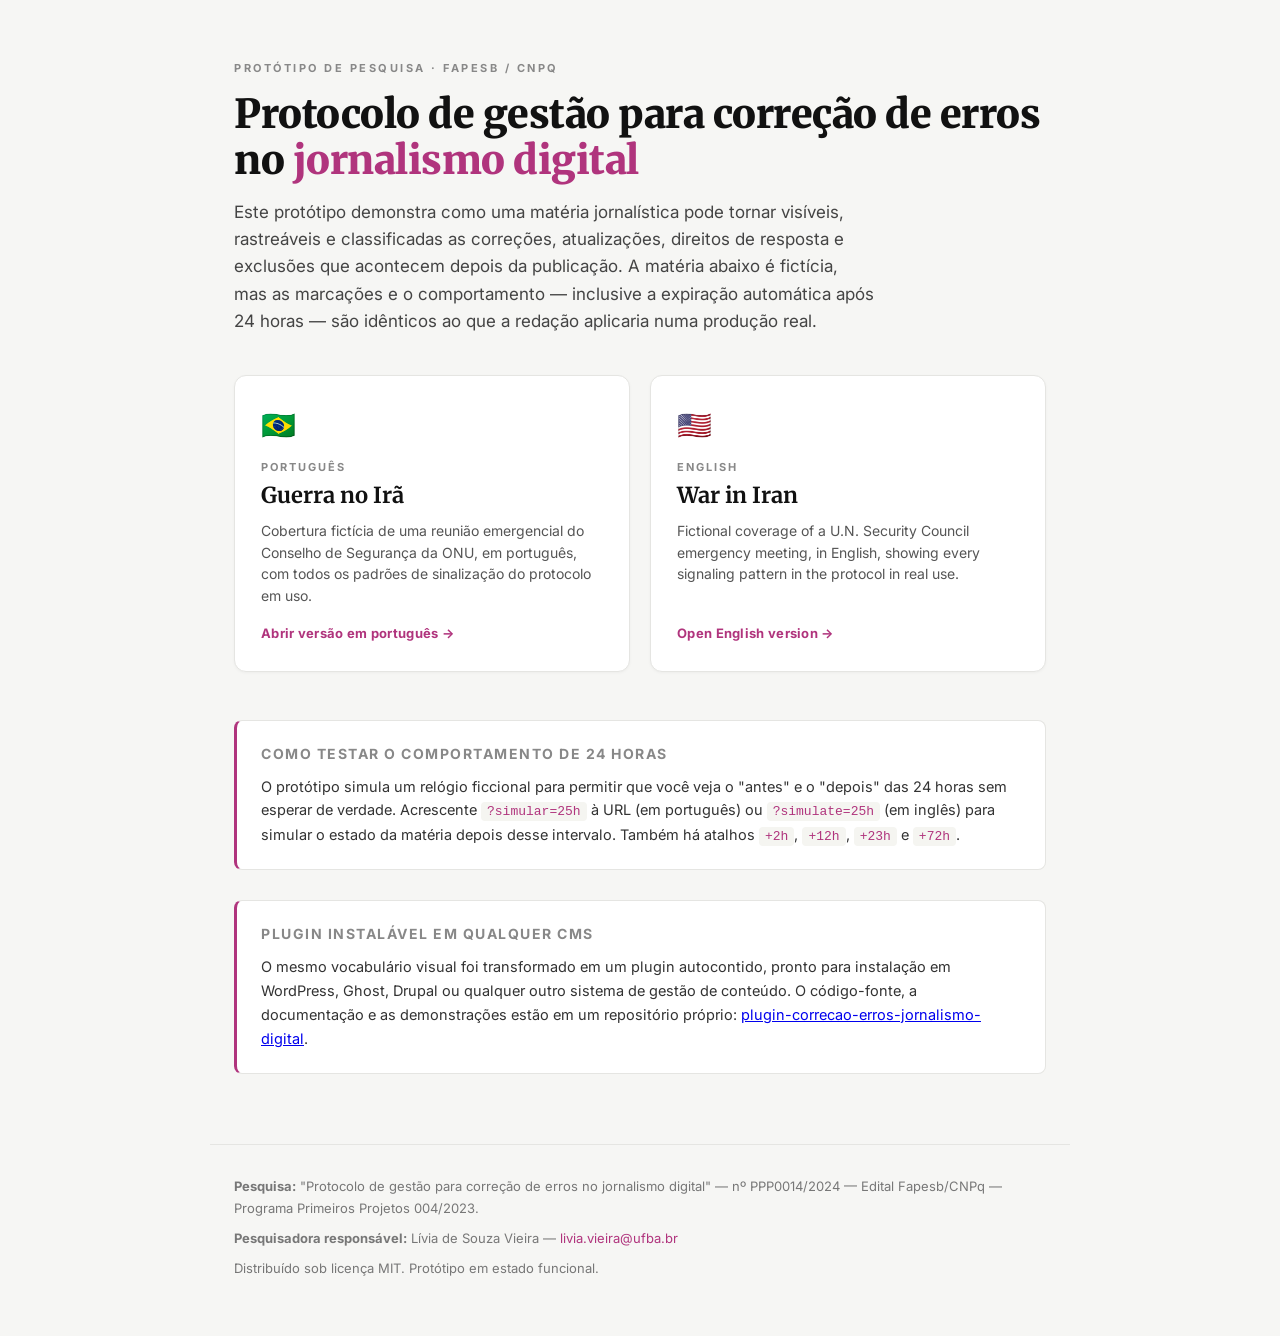
==== index.html @ 214a312b "Add files via upload" ====
<!DOCTYPE html>
<html lang="pt-BR">
<head>
<meta charset="UTF-8">
<meta name="viewport" content="width=device-width, initial-scale=1.0">
<title>Protótipo — Protocolo de gestão para correção de erros no jornalismo digital</title>
<link rel="preconnect" href="https://fonts.googleapis.com">
<link rel="preconnect" href="https://fonts.gstatic.com" crossorigin>
<link href="https://fonts.googleapis.com/css2?family=Inter:wght@400;500;600;700;800&family=Merriweather:wght@700;900&display=swap" rel="stylesheet">
<style>
  * { box-sizing: border-box; margin: 0; padding: 0; }
  body {
    font-family: 'Inter', -apple-system, system-ui, sans-serif;
    background: #f6f6f4;
    color: #1a1a1a;
    line-height: 1.55;
    -webkit-font-smoothing: antialiased;
    min-height: 100vh;
    display: flex;
    flex-direction: column;
  }
  .container {
    max-width: 860px;
    margin: 0 auto;
    padding: 60px 24px 40px;
    flex: 1;
    width: 100%;
  }
  .tag {
    font-size: 11px;
    letter-spacing: 2.5px;
    text-transform: uppercase;
    color: #888;
    margin-bottom: 14px;
    font-weight: 700;
  }
  h1 {
    font-family: 'Merriweather', serif;
    font-size: 40px;
    line-height: 1.15;
    font-weight: 900;
    letter-spacing: -0.5px;
    margin-bottom: 16px;
    color: #111;
  }
  h1 .accent { color: #b0347d; }
  .lead {
    font-size: 17px;
    color: #444;
    max-width: 640px;
    margin-bottom: 40px;
    line-height: 1.6;
  }
  .cards {
    display: grid;
    grid-template-columns: 1fr 1fr;
    gap: 20px;
    margin-bottom: 48px;
  }
  .card {
    background: white;
    border: 1px solid #e5e5e2;
    border-radius: 12px;
    padding: 28px 26px;
    text-decoration: none;
    color: inherit;
    transition: transform 0.15s, box-shadow 0.15s, border-color 0.15s;
    display: flex;
    flex-direction: column;
    box-shadow: 0 1px 3px rgba(0,0,0,0.04);
  }
  .card:hover {
    transform: translateY(-3px);
    border-color: #b0347d;
    box-shadow: 0 10px 30px rgba(0,0,0,0.09);
  }
  .card-flag {
    font-size: 28px;
    margin-bottom: 12px;
  }
  .card-lang {
    font-size: 11px;
    letter-spacing: 2px;
    text-transform: uppercase;
    color: #888;
    font-weight: 700;
    margin-bottom: 6px;
  }
  .card-title {
    font-family: 'Merriweather', serif;
    font-size: 22px;
    font-weight: 700;
    line-height: 1.25;
    margin-bottom: 10px;
    color: #111;
  }
  .card-desc {
    font-size: 14px;
    color: #555;
    line-height: 1.55;
    margin-bottom: 16px;
    flex: 1;
  }
  .card-cta {
    font-size: 13px;
    font-weight: 700;
    color: #b0347d;
    letter-spacing: 0.3px;
  }
  .card-cta::after {
    content: ' \2192';
  }
  .info {
    background: white;
    border: 1px solid #e5e5e2;
    border-left: 3px solid #b0347d;
    border-radius: 8px;
    padding: 22px 24px;
    margin-bottom: 30px;
  }
  .info h2 {
    font-size: 14px;
    letter-spacing: 1.5px;
    text-transform: uppercase;
    color: #888;
    font-weight: 700;
    margin-bottom: 10px;
  }
  .info p {
    font-size: 14.5px;
    color: #333;
    line-height: 1.65;
    margin-bottom: 8px;
  }
  .info p:last-child { margin-bottom: 0; }
  .info code {
    background: #f5f5f1;
    padding: 2px 6px;
    border-radius: 4px;
    font-size: 13px;
    font-family: 'JetBrains Mono', ui-monospace, monospace;
    color: #b0347d;
  }
  footer {
    max-width: 860px;
    margin: 0 auto;
    padding: 30px 24px 50px;
    width: 100%;
    border-top: 1px solid #e5e5e2;
    color: #777;
    font-size: 13px;
    line-height: 1.7;
  }
  footer p { margin-bottom: 8px; }
  footer a { color: #b0347d; text-decoration: none; }
  footer a:hover { text-decoration: underline; }
  @media (max-width: 600px) {
    h1 { font-size: 30px; }
    .lead { font-size: 15.5px; }
    .cards { grid-template-columns: 1fr; }
    .container { padding: 40px 20px 30px; }
  }
</style>
</head>
<body>

<main class="container">
  <div class="tag">Protótipo de pesquisa · Fapesb / CNPq</div>

  <h1>Protocolo de gestão para correção de erros no <span class="accent">jornalismo digital</span></h1>

  <p class="lead">
    Este protótipo demonstra como uma matéria jornalística pode tornar visíveis, rastreáveis e classificadas as correções, atualizações, direitos de resposta e exclusões que acontecem depois da publicação. A matéria abaixo é fictícia, mas as marcações e o comportamento — inclusive a expiração automática após 24 horas — são idênticos ao que a redação aplicaria numa produção real.
  </p>

  <div class="cards">
    <a class="card" href="pt/">
      <div class="card-flag">🇧🇷</div>
      <div class="card-lang">Português</div>
      <div class="card-title">Guerra no Irã</div>
      <div class="card-desc">Cobertura fictícia de uma reunião emergencial do Conselho de Segurança da ONU, em português, com todos os padrões de sinalização do protocolo em uso.</div>
      <div class="card-cta">Abrir versão em português</div>
    </a>

    <a class="card" href="en/">
      <div class="card-flag">🇺🇸</div>
      <div class="card-lang">English</div>
      <div class="card-title">War in Iran</div>
      <div class="card-desc">Fictional coverage of a U.N. Security Council emergency meeting, in English, showing every signaling pattern in the protocol in real use.</div>
      <div class="card-cta">Open English version</div>
    </a>
  </div>

  <div class="info">
    <h2>Como testar o comportamento de 24 horas</h2>
    <p>O protótipo simula um relógio ficcional para permitir que você veja o "antes" e o "depois" das 24 horas sem esperar de verdade. Acrescente <code>?simular=25h</code> à URL (em português) ou <code>?simulate=25h</code> (em inglês) para simular o estado da matéria depois desse intervalo. Também há atalhos <code>+2h</code>, <code>+12h</code>, <code>+23h</code> e <code>+72h</code>.</p>
  </div>

  <div class="info">
    <h2>Plugin instalável em qualquer CMS</h2>
    <p>O mesmo vocabulário visual foi transformado em um plugin autocontido, pronto para instalação em WordPress, Ghost, Drupal ou qualquer outro sistema de gestão de conteúdo. O código-fonte, a documentação e as demonstrações estão em um repositório próprio: <a href="https://github.com/liviasouzavieira/plugin-correcao-erros-jornalismo-digital">plugin-correcao-erros-jornalismo-digital</a>.</p>
  </div>
</main>

<footer>
  <p><strong>Pesquisa:</strong> "Protocolo de gestão para correção de erros no jornalismo digital" &mdash; nº PPP0014/2024 &mdash; Edital Fapesb/CNPq &mdash; Programa Primeiros Projetos 004/2023.</p>
  <p><strong>Pesquisadora responsável:</strong> Lívia de Souza Vieira &mdash; <a href="mailto:livia.vieira@ufba.br">livia.vieira@ufba.br</a></p>
  <p>Distribuído sob licença MIT. Protótipo em estado funcional.</p>
</footer>

</body>
</html>
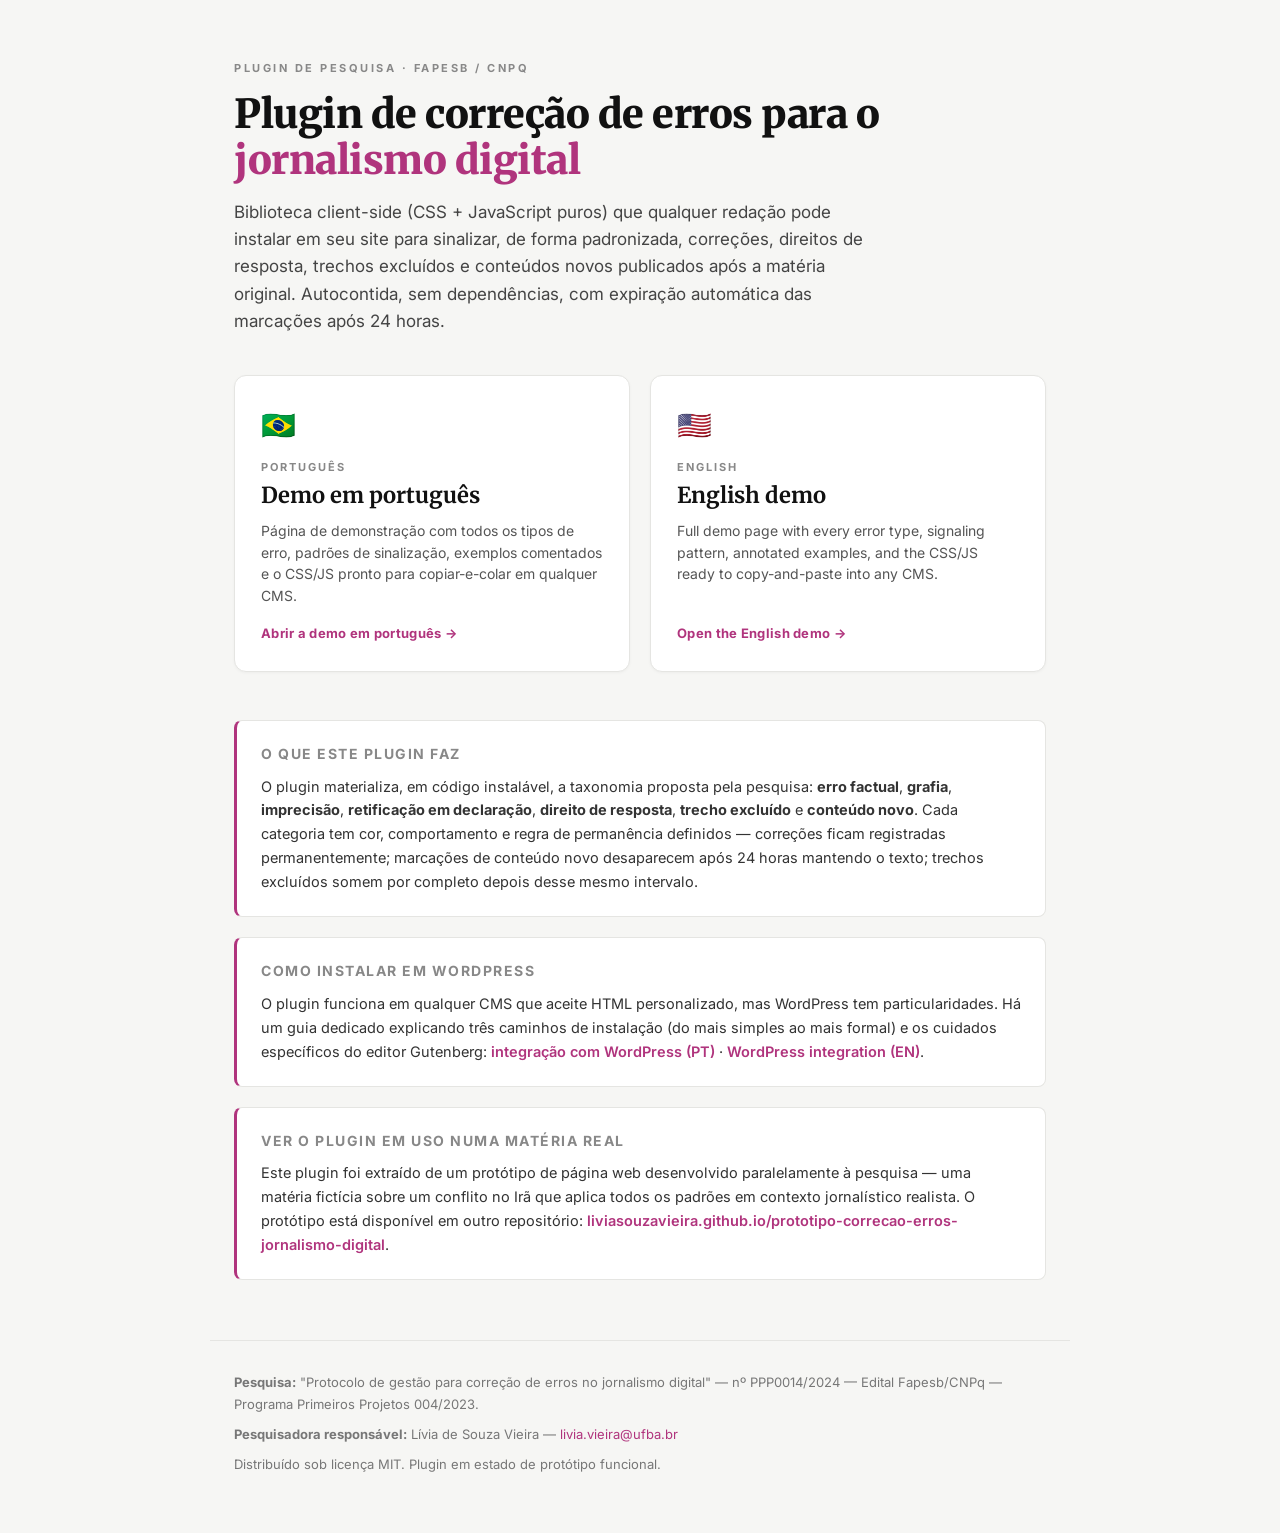
==== commit 127c2bf9: "Adiciona splash page bilíngue (PT/EN)" ====
--- a/index.html
+++ b/index.html
@@ -3,7 +3,7 @@
 <head>
 <meta charset="UTF-8">
 <meta name="viewport" content="width=device-width, initial-scale=1.0">
-<title>Protótipo — Protocolo de gestão para correção de erros no jornalismo digital</title>
+<title>Plugin de Correção de Erros — Protocolo de gestão para jornalismo digital</title>
 <link rel="preconnect" href="https://fonts.googleapis.com">
 <link rel="preconnect" href="https://fonts.gstatic.com" crossorigin>
 <link href="https://fonts.googleapis.com/css2?family=Inter:wght@400;500;600;700;800&family=Merriweather:wght@700;900&display=swap" rel="stylesheet">
@@ -116,7 +116,7 @@
     border-left: 3px solid #b0347d;
     border-radius: 8px;
     padding: 22px 24px;
-    margin-bottom: 30px;
+    margin-bottom: 20px;
   }
   .info h2 {
     font-size: 14px;
@@ -141,6 +141,8 @@
     font-family: 'JetBrains Mono', ui-monospace, monospace;
     color: #b0347d;
   }
+  .info a { color: #b0347d; text-decoration: none; font-weight: 600; }
+  .info a:hover { text-decoration: underline; }
   footer {
     max-width: 860px;
     margin: 0 auto;
@@ -165,47 +167,52 @@
 <body>
 
 <main class="container">
-  <div class="tag">Protótipo de pesquisa · Fapesb / CNPq</div>
-
-  <h1>Protocolo de gestão para correção de erros no <span class="accent">jornalismo digital</span></h1>
+  <div class="tag">Plugin de pesquisa · Fapesb / CNPq</div>
+
+  <h1>Plugin de correção de erros para o <span class="accent">jornalismo digital</span></h1>
 
   <p class="lead">
-    Este protótipo demonstra como uma matéria jornalística pode tornar visíveis, rastreáveis e classificadas as correções, atualizações, direitos de resposta e exclusões que acontecem depois da publicação. A matéria abaixo é fictícia, mas as marcações e o comportamento — inclusive a expiração automática após 24 horas — são idênticos ao que a redação aplicaria numa produção real.
+    Biblioteca client-side (CSS + JavaScript puros) que qualquer redação pode instalar em seu site para sinalizar, de forma padronizada, correções, direitos de resposta, trechos excluídos e conteúdos novos publicados após a matéria original. Autocontida, sem dependências, com expiração automática das marcações após 24 horas.
   </p>
 
   <div class="cards">
-    <a class="card" href="pt/">
+    <a class="card" href="pt/demo.html">
       <div class="card-flag">🇧🇷</div>
       <div class="card-lang">Português</div>
-      <div class="card-title">Guerra no Irã</div>
-      <div class="card-desc">Cobertura fictícia de uma reunião emergencial do Conselho de Segurança da ONU, em português, com todos os padrões de sinalização do protocolo em uso.</div>
-      <div class="card-cta">Abrir versão em português</div>
+      <div class="card-title">Demo em português</div>
+      <div class="card-desc">Página de demonstração com todos os tipos de erro, padrões de sinalização, exemplos comentados e o CSS/JS pronto para copiar-e-colar em qualquer CMS.</div>
+      <div class="card-cta">Abrir a demo em português</div>
     </a>
 
-    <a class="card" href="en/">
+    <a class="card" href="en/demo.html">
       <div class="card-flag">🇺🇸</div>
       <div class="card-lang">English</div>
-      <div class="card-title">War in Iran</div>
-      <div class="card-desc">Fictional coverage of a U.N. Security Council emergency meeting, in English, showing every signaling pattern in the protocol in real use.</div>
-      <div class="card-cta">Open English version</div>
+      <div class="card-title">English demo</div>
+      <div class="card-desc">Full demo page with every error type, signaling pattern, annotated examples, and the CSS/JS ready to copy-and-paste into any CMS.</div>
+      <div class="card-cta">Open the English demo</div>
     </a>
   </div>
 
   <div class="info">
-    <h2>Como testar o comportamento de 24 horas</h2>
-    <p>O protótipo simula um relógio ficcional para permitir que você veja o "antes" e o "depois" das 24 horas sem esperar de verdade. Acrescente <code>?simular=25h</code> à URL (em português) ou <code>?simulate=25h</code> (em inglês) para simular o estado da matéria depois desse intervalo. Também há atalhos <code>+2h</code>, <code>+12h</code>, <code>+23h</code> e <code>+72h</code>.</p>
+    <h2>O que este plugin faz</h2>
+    <p>O plugin materializa, em código instalável, a taxonomia proposta pela pesquisa: <strong>erro factual</strong>, <strong>grafia</strong>, <strong>imprecisão</strong>, <strong>retificação em declaração</strong>, <strong>direito de resposta</strong>, <strong>trecho excluído</strong> e <strong>conteúdo novo</strong>. Cada categoria tem cor, comportamento e regra de permanência definidos &mdash; correções ficam registradas permanentemente; marcações de conteúdo novo desaparecem após 24 horas mantendo o texto; trechos excluídos somem por completo depois desse mesmo intervalo.</p>
   </div>
 
   <div class="info">
-    <h2>Plugin instalável em qualquer CMS</h2>
-    <p>O mesmo vocabulário visual foi transformado em um plugin autocontido, pronto para instalação em WordPress, Ghost, Drupal ou qualquer outro sistema de gestão de conteúdo. O código-fonte, a documentação e as demonstrações estão em um repositório próprio: <a href="https://github.com/liviasouzavieira/plugin-correcao-erros-jornalismo-digital">plugin-correcao-erros-jornalismo-digital</a>.</p>
+    <h2>Como instalar em WordPress</h2>
+    <p>O plugin funciona em qualquer CMS que aceite HTML personalizado, mas WordPress tem particularidades. Há um guia dedicado explicando três caminhos de instalação (do mais simples ao mais formal) e os cuidados específicos do editor Gutenberg: <a href="docs/integracao-wordpress.md">integração com WordPress (PT)</a> · <a href="docs/wordpress-integration.md">WordPress integration (EN)</a>.</p>
+  </div>
+
+  <div class="info">
+    <h2>Ver o plugin em uso numa matéria real</h2>
+    <p>Este plugin foi extraído de um protótipo de página web desenvolvido paralelamente à pesquisa &mdash; uma matéria fictícia sobre um conflito no Irã que aplica todos os padrões em contexto jornalístico realista. O protótipo está disponível em outro repositório: <a href="https://liviasouzavieira.github.io/prototipo-correcao-erros-jornalismo-digital/">liviasouzavieira.github.io/prototipo-correcao-erros-jornalismo-digital</a>.</p>
   </div>
 </main>
 
 <footer>
   <p><strong>Pesquisa:</strong> "Protocolo de gestão para correção de erros no jornalismo digital" &mdash; nº PPP0014/2024 &mdash; Edital Fapesb/CNPq &mdash; Programa Primeiros Projetos 004/2023.</p>
   <p><strong>Pesquisadora responsável:</strong> Lívia de Souza Vieira &mdash; <a href="mailto:livia.vieira@ufba.br">livia.vieira@ufba.br</a></p>
-  <p>Distribuído sob licença MIT. Protótipo em estado funcional.</p>
+  <p>Distribuído sob licença MIT. Plugin em estado de protótipo funcional.</p>
 </footer>
 
 </body>
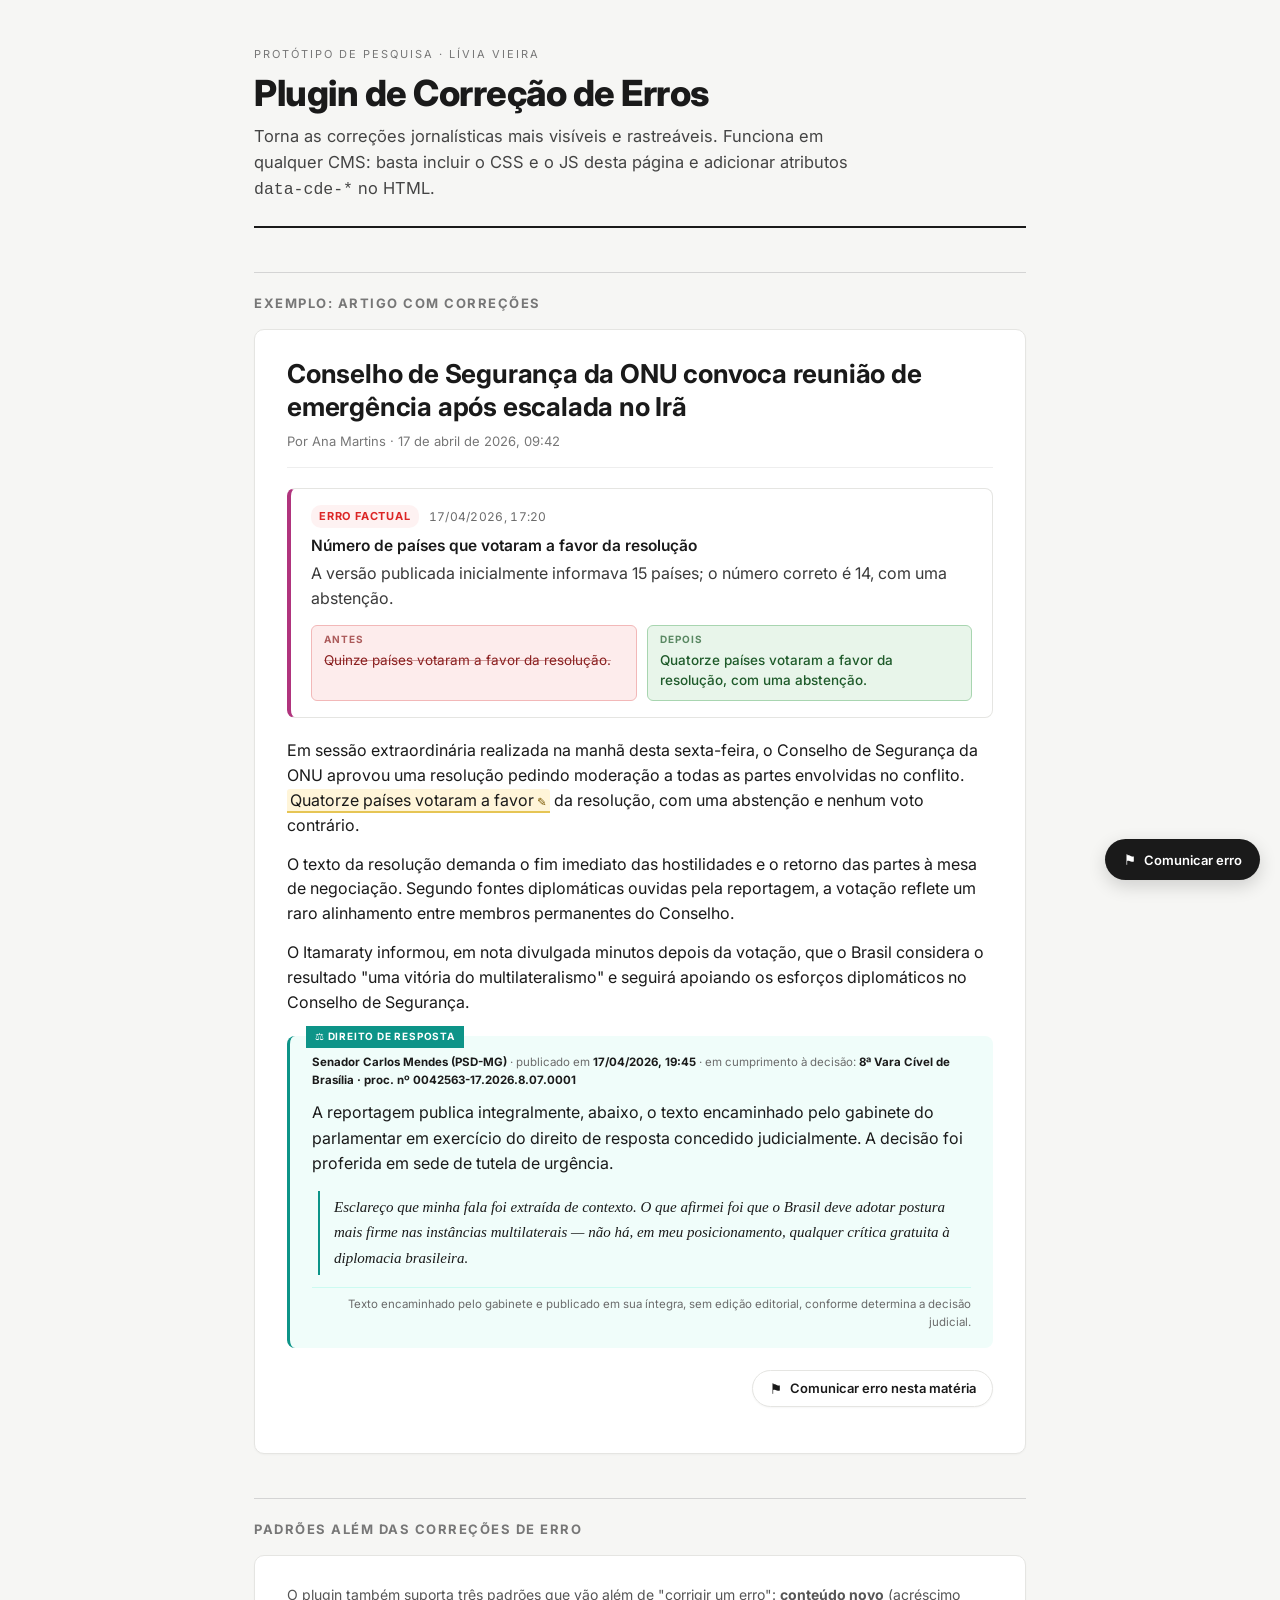
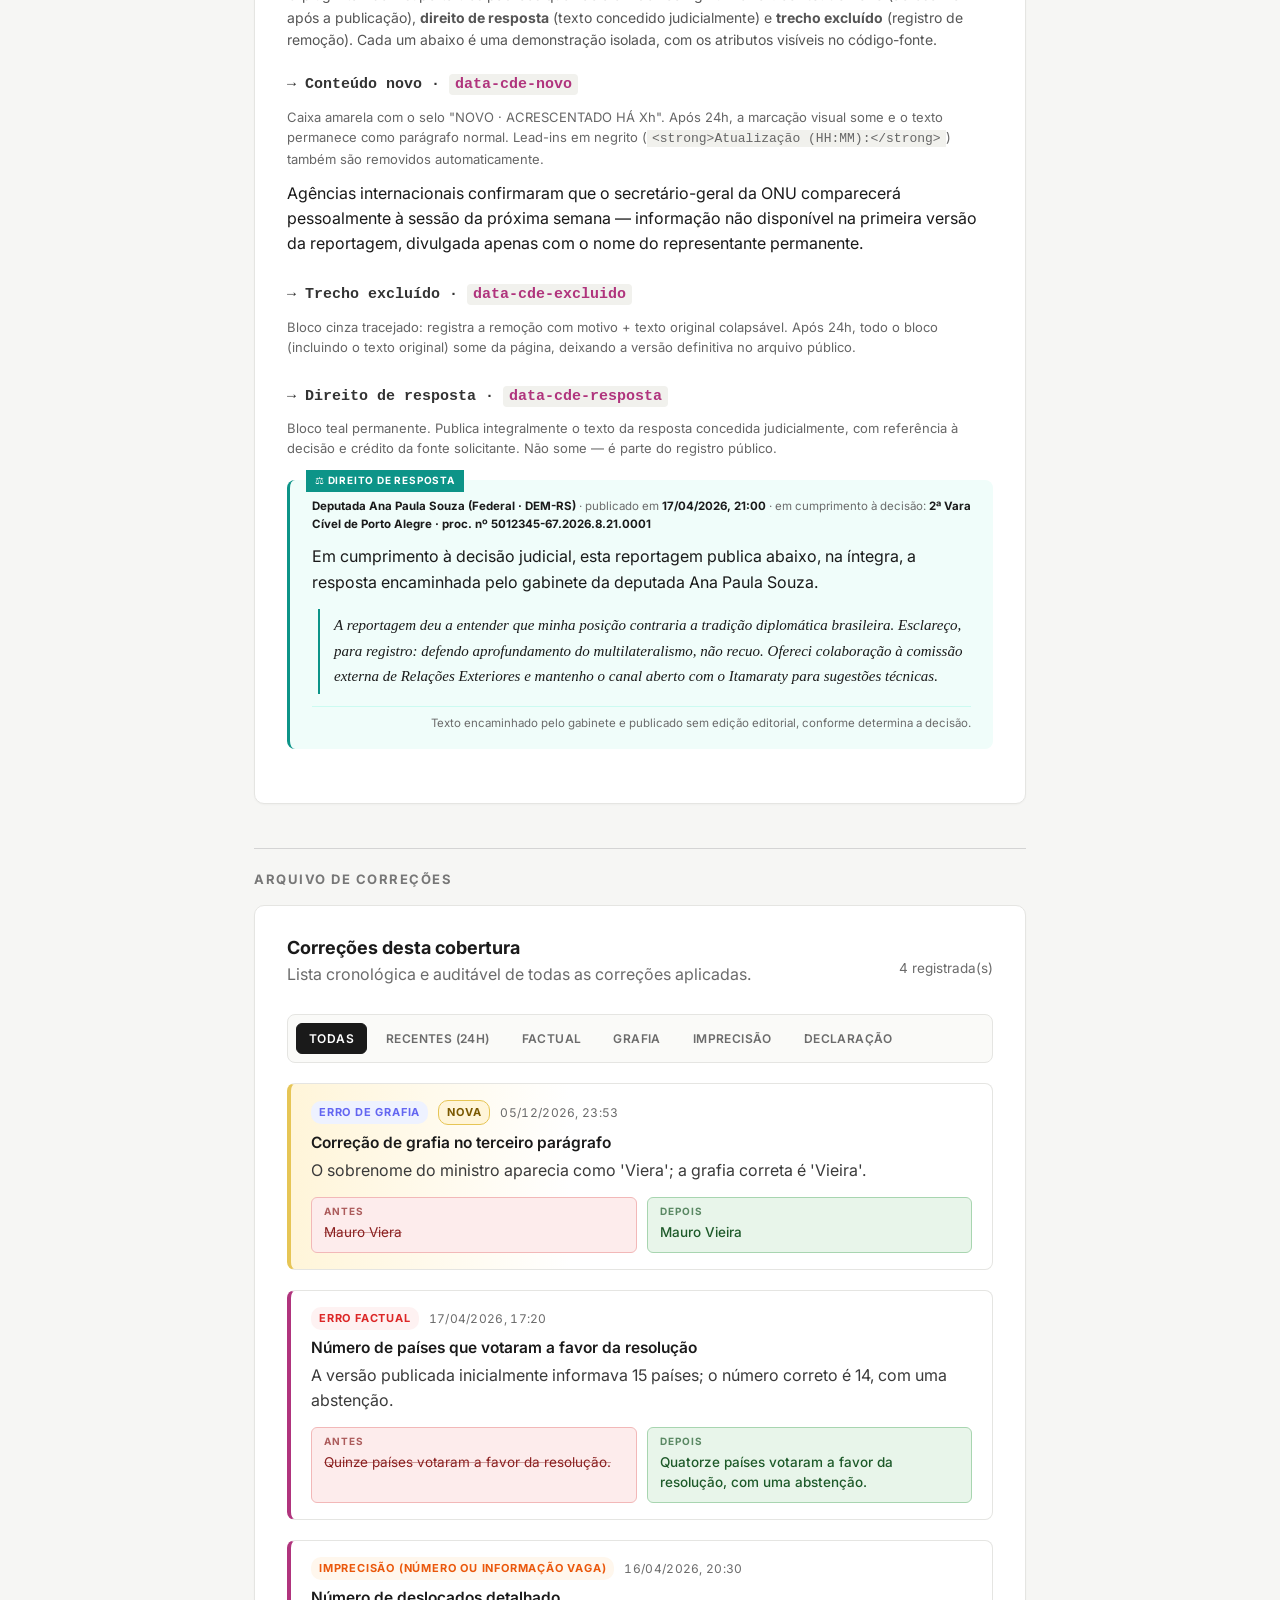
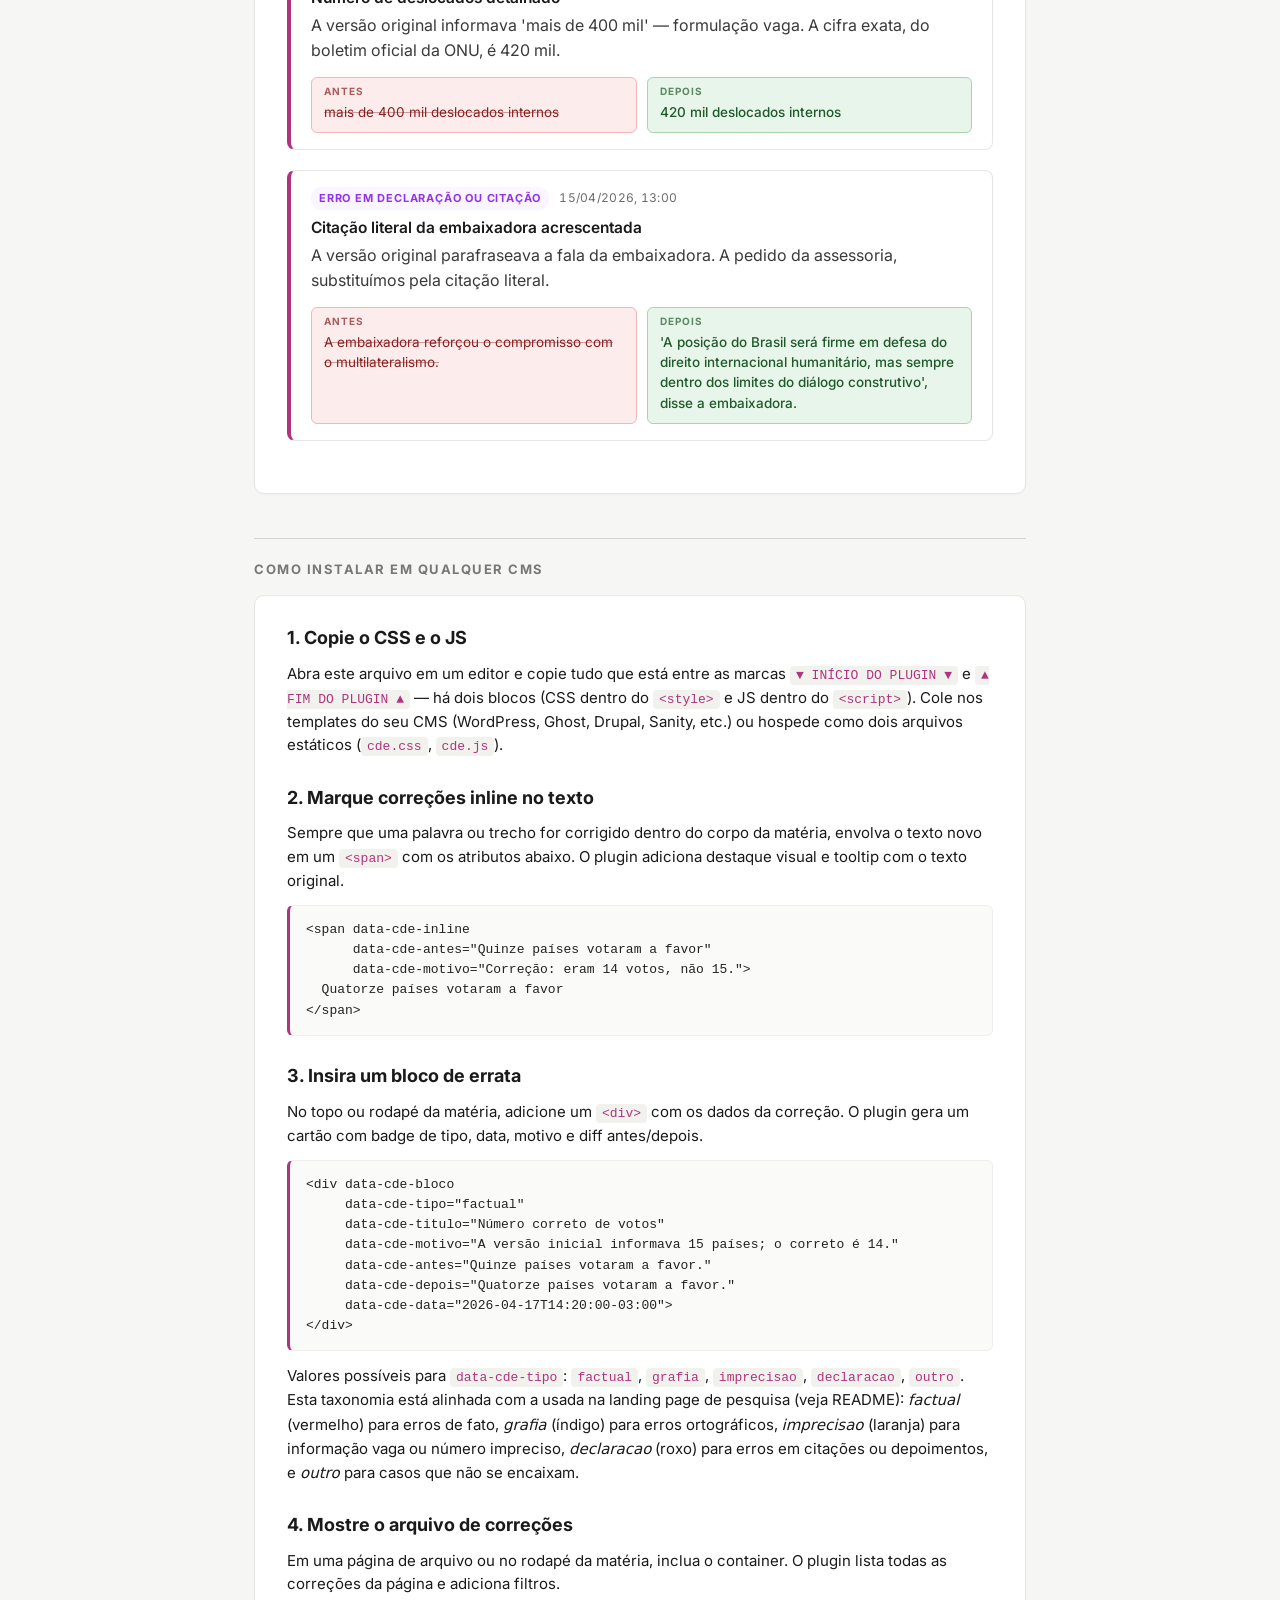
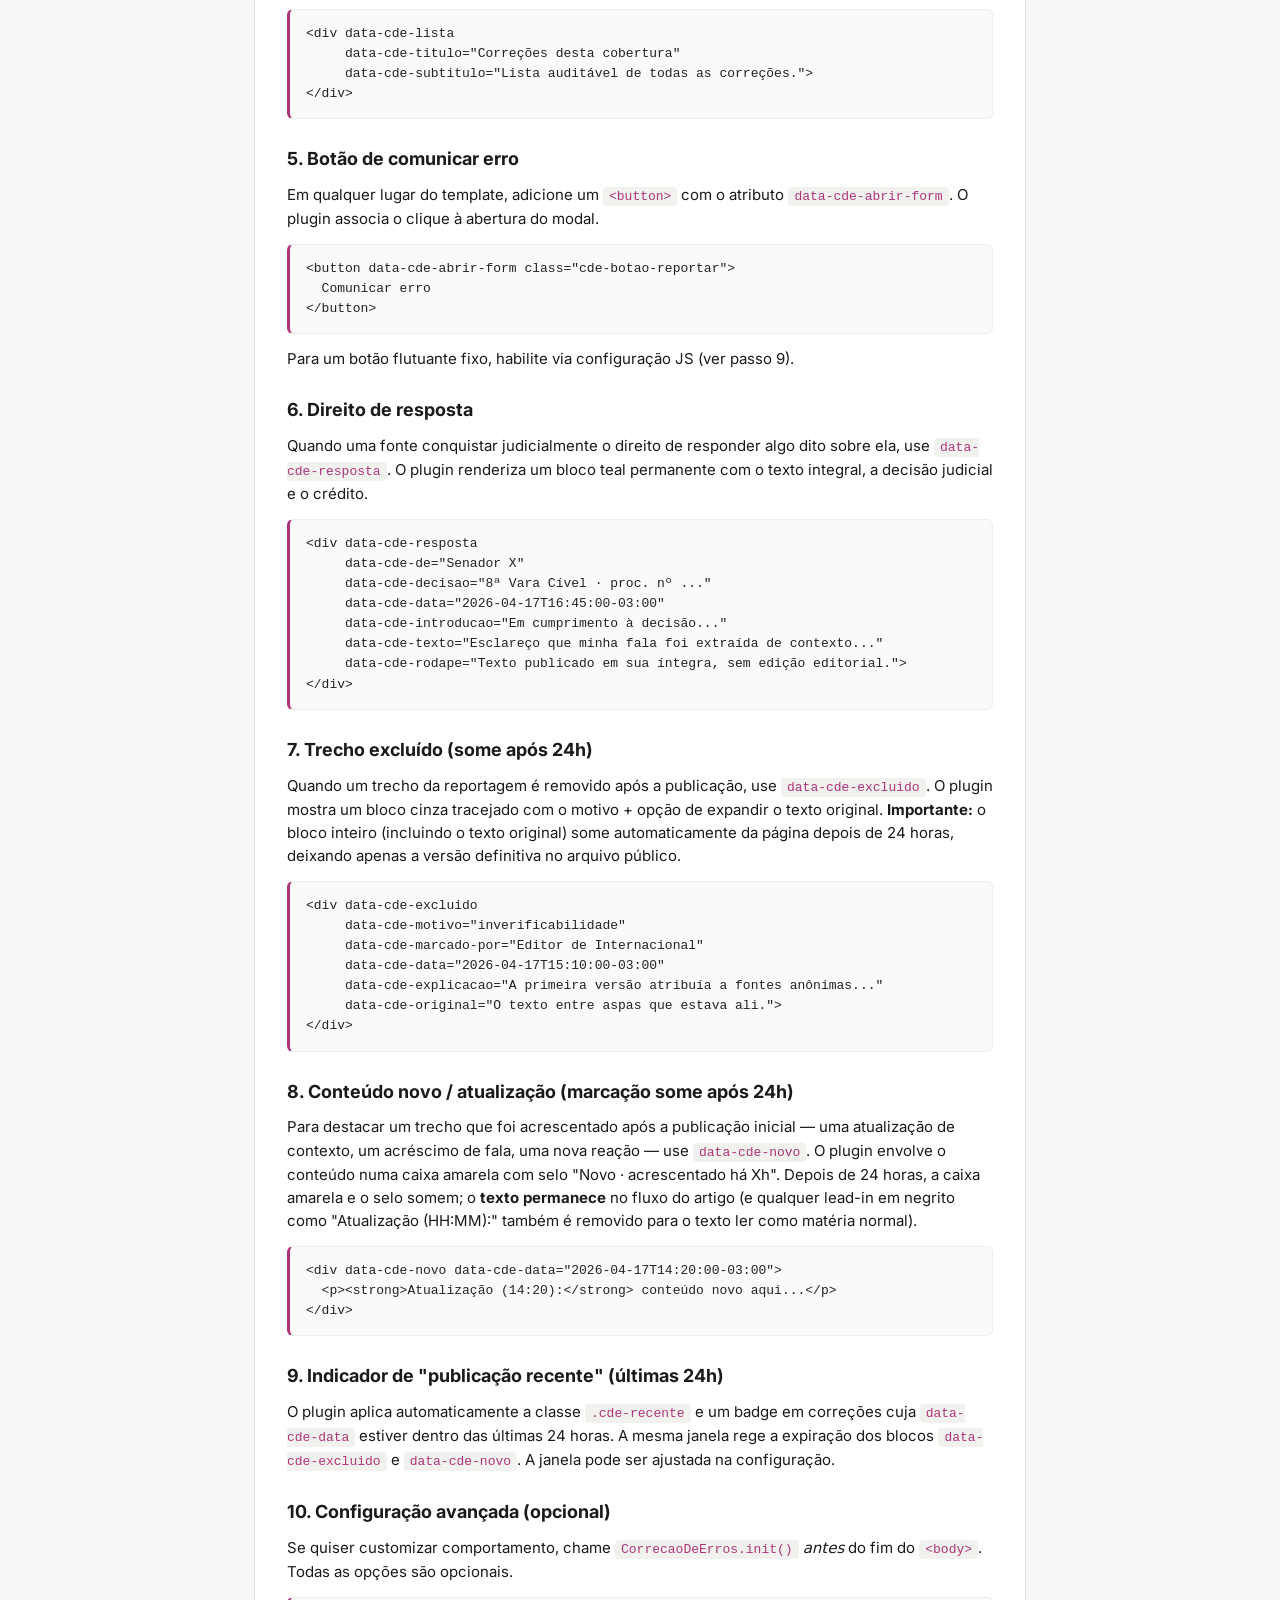
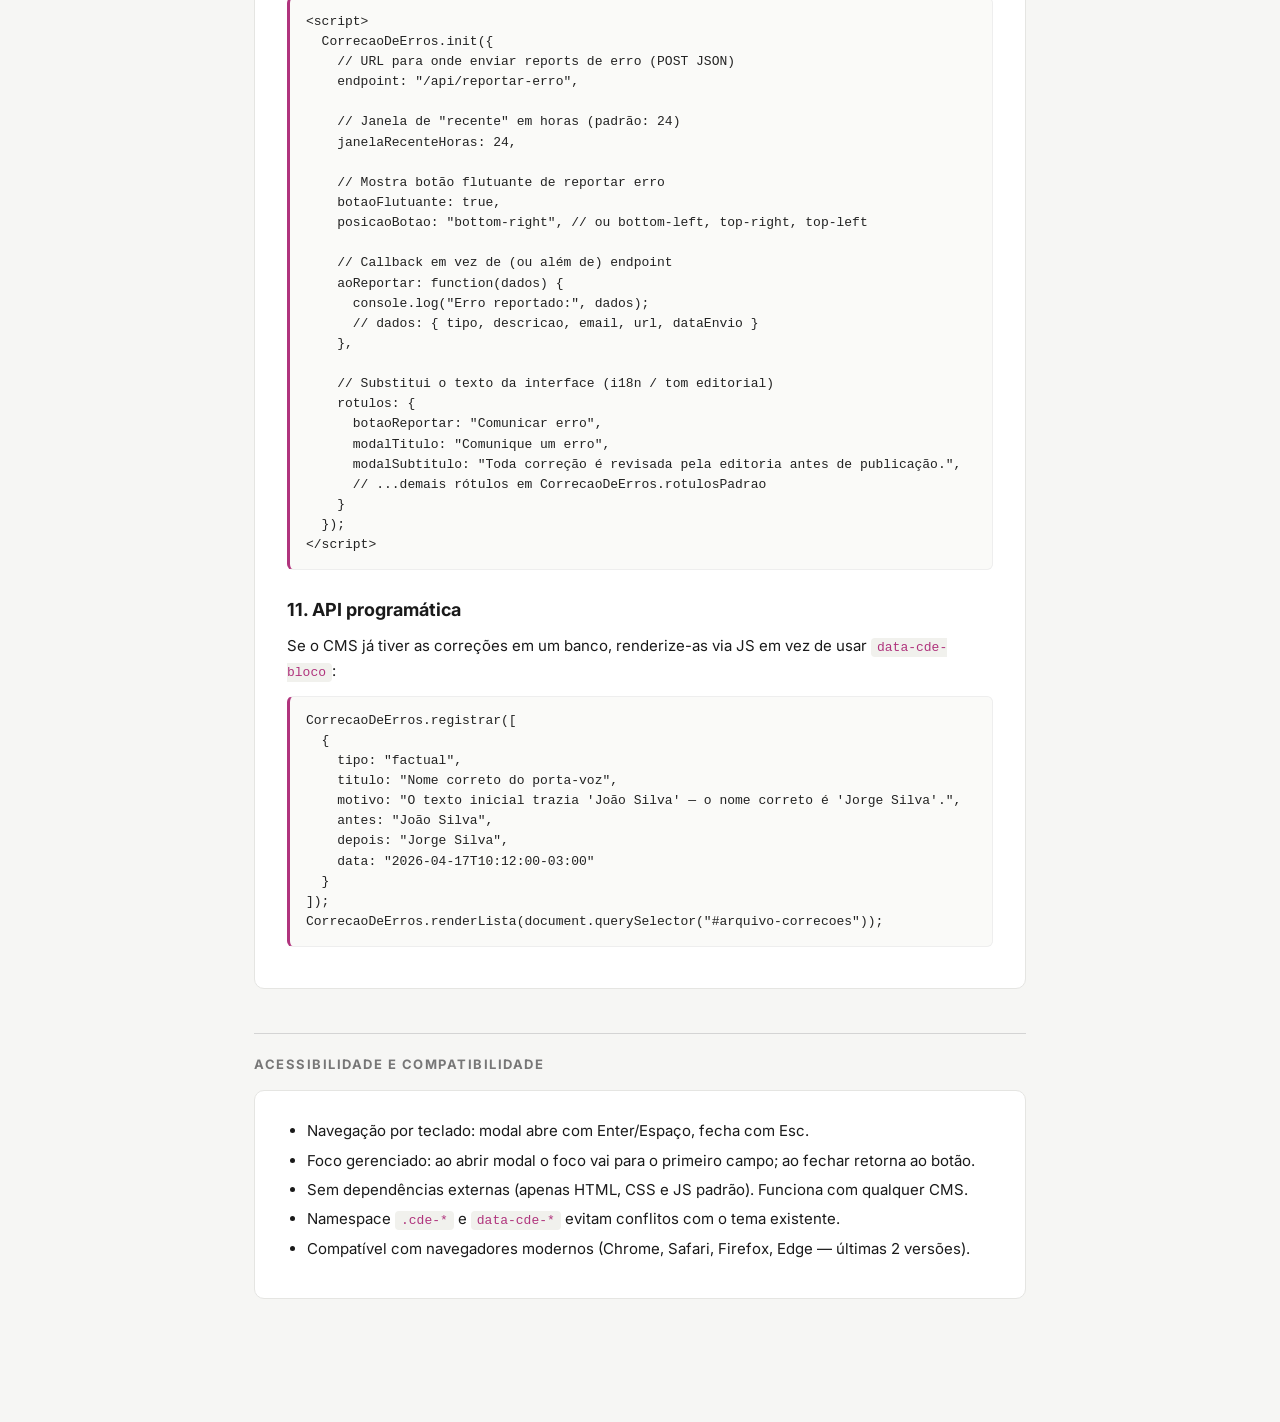
==== commit 6671cd82: "Adiciona demo do plugin como página inicial" ====
--- a/index.html
+++ b/index.html
@@ -3,217 +3,1612 @@
 <head>
 <meta charset="UTF-8">
 <meta name="viewport" content="width=device-width, initial-scale=1.0">
-<title>Plugin de Correção de Erros — Protocolo de gestão para jornalismo digital</title>
+<title>Plugin de Correção de Erros · Demo e Documentação</title>
 <link rel="preconnect" href="https://fonts.googleapis.com">
 <link rel="preconnect" href="https://fonts.gstatic.com" crossorigin>
-<link href="https://fonts.googleapis.com/css2?family=Inter:wght@400;500;600;700;800&family=Merriweather:wght@700;900&display=swap" rel="stylesheet">
+<link href="https://fonts.googleapis.com/css2?family=Inter:wght@400;500;600;700;800&family=JetBrains+Mono:wght@400;500&display=swap" rel="stylesheet">
 <style>
-  * { box-sizing: border-box; margin: 0; padding: 0; }
-  body {
-    font-family: 'Inter', -apple-system, system-ui, sans-serif;
-    background: #f6f6f4;
-    color: #1a1a1a;
-    line-height: 1.55;
-    -webkit-font-smoothing: antialiased;
-    min-height: 100vh;
-    display: flex;
-    flex-direction: column;
-  }
-  .container {
-    max-width: 860px;
-    margin: 0 auto;
-    padding: 60px 24px 40px;
-    flex: 1;
-    width: 100%;
-  }
-  .tag {
-    font-size: 11px;
-    letter-spacing: 2.5px;
-    text-transform: uppercase;
-    color: #888;
-    margin-bottom: 14px;
-    font-weight: 700;
-  }
-  h1 {
-    font-family: 'Merriweather', serif;
-    font-size: 40px;
-    line-height: 1.15;
-    font-weight: 900;
-    letter-spacing: -0.5px;
-    margin-bottom: 16px;
-    color: #111;
-  }
-  h1 .accent { color: #b0347d; }
-  .lead {
-    font-size: 17px;
-    color: #444;
-    max-width: 640px;
-    margin-bottom: 40px;
-    line-height: 1.6;
-  }
-  .cards {
-    display: grid;
-    grid-template-columns: 1fr 1fr;
-    gap: 20px;
-    margin-bottom: 48px;
-  }
-  .card {
-    background: white;
-    border: 1px solid #e5e5e2;
-    border-radius: 12px;
-    padding: 28px 26px;
-    text-decoration: none;
-    color: inherit;
-    transition: transform 0.15s, box-shadow 0.15s, border-color 0.15s;
-    display: flex;
-    flex-direction: column;
-    box-shadow: 0 1px 3px rgba(0,0,0,0.04);
-  }
-  .card:hover {
-    transform: translateY(-3px);
-    border-color: #b0347d;
-    box-shadow: 0 10px 30px rgba(0,0,0,0.09);
-  }
-  .card-flag {
-    font-size: 28px;
-    margin-bottom: 12px;
-  }
-  .card-lang {
-    font-size: 11px;
-    letter-spacing: 2px;
-    text-transform: uppercase;
-    color: #888;
-    font-weight: 700;
-    margin-bottom: 6px;
-  }
-  .card-title {
-    font-family: 'Merriweather', serif;
-    font-size: 22px;
-    font-weight: 700;
-    line-height: 1.25;
-    margin-bottom: 10px;
-    color: #111;
-  }
-  .card-desc {
-    font-size: 14px;
-    color: #555;
-    line-height: 1.55;
-    margin-bottom: 16px;
-    flex: 1;
-  }
-  .card-cta {
-    font-size: 13px;
-    font-weight: 700;
-    color: #b0347d;
-    letter-spacing: 0.3px;
-  }
-  .card-cta::after {
-    content: ' \2192';
-  }
-  .info {
-    background: white;
-    border: 1px solid #e5e5e2;
-    border-left: 3px solid #b0347d;
-    border-radius: 8px;
-    padding: 22px 24px;
-    margin-bottom: 20px;
-  }
-  .info h2 {
-    font-size: 14px;
-    letter-spacing: 1.5px;
-    text-transform: uppercase;
-    color: #888;
-    font-weight: 700;
-    margin-bottom: 10px;
-  }
-  .info p {
-    font-size: 14.5px;
-    color: #333;
-    line-height: 1.65;
-    margin-bottom: 8px;
-  }
-  .info p:last-child { margin-bottom: 0; }
-  .info code {
-    background: #f5f5f1;
-    padding: 2px 6px;
-    border-radius: 4px;
-    font-size: 13px;
-    font-family: 'JetBrains Mono', ui-monospace, monospace;
-    color: #b0347d;
-  }
-  .info a { color: #b0347d; text-decoration: none; font-weight: 600; }
-  .info a:hover { text-decoration: underline; }
-  footer {
-    max-width: 860px;
-    margin: 0 auto;
-    padding: 30px 24px 50px;
-    width: 100%;
-    border-top: 1px solid #e5e5e2;
-    color: #777;
-    font-size: 13px;
-    line-height: 1.7;
-  }
-  footer p { margin-bottom: 8px; }
-  footer a { color: #b0347d; text-decoration: none; }
-  footer a:hover { text-decoration: underline; }
-  @media (max-width: 600px) {
-    h1 { font-size: 30px; }
-    .lead { font-size: 15.5px; }
-    .cards { grid-template-columns: 1fr; }
-    .container { padding: 40px 20px 30px; }
-  }
+/* ================================================================
+ * PÁGINA DE DEMO (estilos apenas da demo, NÃO fazem parte do plugin)
+ * ================================================================ */
+* { box-sizing: border-box; }
+html, body { margin: 0; padding: 0; }
+body {
+  font-family: 'Inter', -apple-system, system-ui, sans-serif;
+  background: #f6f6f4;
+  color: #1a1a1a;
+  line-height: 1.55;
+  -webkit-font-smoothing: antialiased;
+}
+.page {
+  max-width: 820px;
+  margin: 0 auto;
+  padding: 40px 24px 120px;
+}
+.page-hero {
+  border-bottom: 2px solid #1a1a1a;
+  padding-bottom: 24px;
+  margin-bottom: 28px;
+}
+.page-hero .tag {
+  display: inline-block;
+  font-size: 11px;
+  letter-spacing: 2px;
+  text-transform: uppercase;
+  color: #777;
+  margin-bottom: 10px;
+}
+.page-hero h1 {
+  font-family: 'Inter', serif;
+  font-size: 36px;
+  line-height: 1.15;
+  margin: 0 0 10px;
+  font-weight: 800;
+  letter-spacing: -0.5px;
+}
+.page-hero p {
+  font-size: 16.5px;
+  color: #444;
+  margin: 0;
+  max-width: 640px;
+}
+article.demo {
+  background: white;
+  border: 1px solid #e5e5e2;
+  border-radius: 10px;
+  padding: 28px 32px 32px;
+  margin-bottom: 40px;
+  box-shadow: 0 1px 2px rgba(0,0,0,0.03);
+}
+article.demo h2.demo-headline {
+  font-size: 26px;
+  line-height: 1.25;
+  margin: 0 0 8px;
+  font-weight: 700;
+  letter-spacing: -0.2px;
+}
+article.demo .demo-byline {
+  font-size: 13px;
+  color: #777;
+  margin: 0 0 20px;
+  padding-bottom: 16px;
+  border-bottom: 1px solid #eee;
+}
+article.demo p {
+  font-size: 16px;
+  margin: 0 0 14px;
+}
+.section-title {
+  font-size: 13px;
+  letter-spacing: 1.5px;
+  text-transform: uppercase;
+  color: #777;
+  border-top: 1px solid #d4d4d4;
+  padding-top: 20px;
+  margin-top: 44px;
+  margin-bottom: 16px;
+  font-weight: 700;
+}
+.docs {
+  background: white;
+  border: 1px solid #e5e5e2;
+  border-radius: 10px;
+  padding: 28px 32px;
+  margin-bottom: 20px;
+}
+.docs h3 {
+  font-size: 18px;
+  margin: 0 0 10px;
+  font-weight: 700;
+}
+.docs h3:not(:first-child) { margin-top: 26px; }
+.docs p { margin: 0 0 10px; font-size: 15px; }
+.docs ul { padding-left: 20px; margin: 0 0 10px; }
+.docs li { margin-bottom: 6px; font-size: 15px; }
+.docs code, .docs pre {
+  font-family: 'JetBrains Mono', ui-monospace, monospace;
+  font-size: 13px;
+}
+.docs code {
+  background: #f1f1ed;
+  padding: 2px 6px;
+  border-radius: 4px;
+  color: #b0347d;
+}
+.docs pre {
+  background: #fafaf8;
+  border: 1px solid #eee;
+  border-left: 3px solid #b0347d;
+  border-radius: 6px;
+  padding: 14px 16px;
+  overflow-x: auto;
+  line-height: 1.55;
+  color: #222;
+}
+.docs pre code { background: transparent; padding: 0; color: inherit; }
+
+/* ================================================================
+ *  ▼ INÍCIO DO PLUGIN — COPIE DESTA LINHA ATÉ O FIM DO BLOCO ▼
+ *  Plugin de Correção de Erros (CSS)
+ *  Namespace: .cde-*
+ * ================================================================ */
+
+:root {
+  --cde-font: 'Inter', -apple-system, system-ui, sans-serif;
+  --cde-text: #1a1a1a;
+  --cde-muted: #6b6b6b;
+  --cde-border: #e5e5e2;
+  --cde-bg: #ffffff;
+  --cde-bg-alt: #fafaf8;
+  --cde-accent: #b0347d;            /* cor principal (editável) */
+  --cde-accent-soft: #fbecf4;
+  --cde-recente-bg: #fff5d9;        /* amarelo para <24h */
+  --cde-recente-border: #e6c555;
+  --cde-recente-text: #7a5800;
+  --cde-antes-bg: #fdecec;          /* vermelho suave para "antes" */
+  --cde-antes-text: #8a1f1f;
+  --cde-antes-border: #f2b8b8;
+  --cde-depois-bg: #e8f5ea;         /* verde suave para "depois" */
+  --cde-depois-text: #1e5a2a;
+  --cde-depois-border: #a8d5b0;
+  --cde-radius: 8px;
+  --cde-shadow: 0 1px 2px rgba(0,0,0,0.04);
+}
+
+/* ---------- Correção inline (em meio ao texto do artigo) ---------- */
+.cde-inline {
+  background: var(--cde-recente-bg);
+  border-bottom: 2px solid var(--cde-recente-border);
+  padding: 1px 3px;
+  border-radius: 3px 3px 0 0;
+  cursor: help;
+  font-style: normal;
+  position: relative;
+  transition: background 0.15s;
+}
+.cde-inline:hover { background: #fce9b0; }
+.cde-inline::after {
+  content: "✎";
+  font-size: 0.72em;
+  color: var(--cde-recente-text);
+  margin-left: 3px;
+  font-weight: 700;
+}
+.cde-inline-tooltip {
+  position: absolute;
+  bottom: calc(100% + 6px);
+  left: 0;
+  background: #1a1a1a;
+  color: white;
+  font-size: 12.5px;
+  line-height: 1.5;
+  padding: 10px 12px;
+  border-radius: 6px;
+  min-width: 220px;
+  max-width: 320px;
+  box-shadow: 0 6px 24px rgba(0,0,0,0.18);
+  z-index: 50;
+  font-style: normal;
+  font-weight: 400;
+  white-space: normal;
+}
+.cde-inline-tooltip strong { color: var(--cde-recente-border); font-weight: 700; }
+.cde-inline-tooltip .cde-tooltip-antes {
+  display: block;
+  text-decoration: line-through;
+  color: #ff9a9a;
+  margin-top: 4px;
+  font-size: 12px;
+}
+.cde-inline-tooltip::after {
+  content: "";
+  position: absolute;
+  top: 100%;
+  left: 14px;
+  border: 6px solid transparent;
+  border-top-color: #1a1a1a;
+}
+
+/* ---------- Bloco de errata (topo ou rodapé do artigo) ---------- */
+.cde-bloco {
+  background: var(--cde-bg);
+  border: 1px solid var(--cde-border);
+  border-left: 4px solid var(--cde-accent);
+  border-radius: var(--cde-radius);
+  padding: 16px 20px;
+  margin: 20px 0;
+  font-family: var(--cde-font);
+  color: var(--cde-text);
+}
+.cde-bloco.cde-recente {
+  border-left-color: var(--cde-recente-border);
+  background: linear-gradient(to right, var(--cde-recente-bg) 0%, var(--cde-bg) 40%);
+}
+.cde-bloco-header {
+  display: flex;
+  align-items: center;
+  gap: 10px;
+  flex-wrap: wrap;
+  font-size: 12px;
+  color: var(--cde-muted);
+  margin-bottom: 8px;
+  letter-spacing: 0.3px;
+}
+.cde-badge {
+  display: inline-block;
+  font-size: 11px;
+  font-weight: 700;
+  letter-spacing: 0.8px;
+  text-transform: uppercase;
+  padding: 3px 8px;
+  border-radius: 10px;
+  background: var(--cde-accent-soft);
+  color: var(--cde-accent);
+}
+/* Paleta alinhada com a landing page (factual/grafia/imprecisão/declaração/outro) */
+.cde-badge.cde-tipo-factual { background: #fef2f2; color: #dc2626; }
+.cde-badge.cde-tipo-grafia { background: #eef2ff; color: #6366f1; }
+.cde-badge.cde-tipo-imprecisao { background: #fff7ed; color: #ea580c; }
+.cde-badge.cde-tipo-declaracao { background: #faf5ff; color: #9333ea; }
+.cde-badge.cde-tipo-outro { background: #eee; color: #444; }
+.cde-badge-recente {
+  background: var(--cde-recente-bg);
+  color: var(--cde-recente-text);
+  border: 1px solid var(--cde-recente-border);
+}
+.cde-bloco-data { font-variant-numeric: tabular-nums; }
+.cde-bloco-titulo {
+  font-size: 15.5px;
+  font-weight: 600;
+  margin: 2px 0 4px;
+  line-height: 1.35;
+}
+.cde-bloco-motivo {
+  font-size: 14px;
+  color: #3a3a3a;
+  margin: 0 0 12px;
+  line-height: 1.55;
+}
+.cde-diff {
+  display: grid;
+  grid-template-columns: 1fr 1fr;
+  gap: 10px;
+  margin-top: 10px;
+}
+.cde-diff-antes, .cde-diff-depois {
+  font-size: 13.5px;
+  padding: 10px 12px;
+  border-radius: 6px;
+  line-height: 1.5;
+  position: relative;
+  padding-top: 24px;
+}
+.cde-diff-antes {
+  background: var(--cde-antes-bg);
+  color: var(--cde-antes-text);
+  border: 1px solid var(--cde-antes-border);
+  text-decoration: line-through;
+  text-decoration-color: rgba(138,31,31,0.4);
+}
+.cde-diff-depois {
+  background: var(--cde-depois-bg);
+  color: var(--cde-depois-text);
+  border: 1px solid var(--cde-depois-border);
+  font-weight: 500;
+}
+.cde-diff-antes::before, .cde-diff-depois::before {
+  position: absolute;
+  top: 6px;
+  left: 12px;
+  font-size: 10px;
+  font-weight: 700;
+  letter-spacing: 1px;
+  text-transform: uppercase;
+  text-decoration: none;
+}
+.cde-diff-antes::before { content: "Antes"; color: var(--cde-antes-text); opacity: 0.7; }
+.cde-diff-depois::before { content: "Depois"; color: var(--cde-depois-text); opacity: 0.7; }
+@media (max-width: 560px) {
+  .cde-diff { grid-template-columns: 1fr; }
+}
+
+/* ---------- Arquivo de correções (lista completa) ---------- */
+.cde-lista {
+  font-family: var(--cde-font);
+  color: var(--cde-text);
+}
+.cde-lista-header {
+  display: flex;
+  align-items: center;
+  justify-content: space-between;
+  gap: 12px;
+  flex-wrap: wrap;
+  margin-bottom: 14px;
+}
+.cde-lista-titulo {
+  font-size: 18px;
+  font-weight: 700;
+  margin: 0;
+}
+.cde-lista-subtitulo {
+  font-size: 13.5px;
+  color: var(--cde-muted);
+  margin: 2px 0 0;
+}
+.cde-lista-filtros {
+  display: flex;
+  gap: 6px;
+  flex-wrap: wrap;
+  padding: 8px;
+  background: var(--cde-bg-alt);
+  border: 1px solid var(--cde-border);
+  border-radius: var(--cde-radius);
+  margin-bottom: 12px;
+}
+.cde-filtro {
+  border: 1px solid transparent;
+  background: transparent;
+  color: var(--cde-muted);
+  font-size: 12px;
+  font-weight: 600;
+  letter-spacing: 0.4px;
+  text-transform: uppercase;
+  padding: 7px 12px;
+  border-radius: 6px;
+  cursor: pointer;
+  font-family: inherit;
+}
+.cde-filtro:hover { background: white; color: var(--cde-text); border-color: var(--cde-border); }
+.cde-filtro.cde-filtro-ativo {
+  background: var(--cde-text);
+  color: white;
+  border-color: var(--cde-text);
+}
+.cde-lista-vazia {
+  padding: 24px;
+  text-align: center;
+  color: var(--cde-muted);
+  font-size: 14px;
+  background: var(--cde-bg-alt);
+  border: 1px dashed var(--cde-border);
+  border-radius: var(--cde-radius);
+}
+.cde-lista-item { margin-bottom: 12px; }
+.cde-lista-item:last-child { margin-bottom: 0; }
+
+/* ---------- Botão de reportar erro ---------- */
+.cde-botao-reportar {
+  display: inline-flex;
+  align-items: center;
+  gap: 8px;
+  background: var(--cde-bg);
+  color: var(--cde-text);
+  border: 1px solid var(--cde-border);
+  border-radius: 999px;
+  padding: 9px 16px;
+  font-family: var(--cde-font);
+  font-size: 13px;
+  font-weight: 600;
+  cursor: pointer;
+  transition: all 0.15s;
+  box-shadow: var(--cde-shadow);
+}
+.cde-botao-reportar:hover {
+  background: var(--cde-text);
+  color: white;
+  border-color: var(--cde-text);
+}
+.cde-botao-reportar::before { content: "⚑"; font-size: 14px; }
+
+.cde-botao-flutuante {
+  position: fixed;
+  z-index: 9998;
+  background: var(--cde-text);
+  color: white;
+  border: none;
+  padding: 12px 18px;
+  box-shadow: 0 6px 18px rgba(0,0,0,0.16);
+}
+.cde-botao-flutuante:hover { background: var(--cde-accent); color: white; }
+.cde-botao-flutuante.cde-pos-bottom-right { bottom: 20px; right: 20px; }
+.cde-botao-flutuante.cde-pos-bottom-left { bottom: 20px; left: 20px; }
+.cde-botao-flutuante.cde-pos-top-right { top: 20px; right: 20px; }
+.cde-botao-flutuante.cde-pos-top-left { top: 20px; left: 20px; }
+
+/* ---------- Modal de reportar erro ---------- */
+.cde-modal-overlay {
+  position: fixed;
+  inset: 0;
+  background: rgba(20,20,20,0.55);
+  display: flex;
+  align-items: flex-start;
+  justify-content: center;
+  padding: 40px 16px;
+  z-index: 9999;
+  opacity: 0;
+  pointer-events: none;
+  transition: opacity 0.2s;
+  overflow-y: auto;
+  font-family: var(--cde-font);
+}
+.cde-modal-overlay.cde-aberto {
+  opacity: 1;
+  pointer-events: auto;
+}
+.cde-modal {
+  background: var(--cde-bg);
+  border-radius: 12px;
+  width: 100%;
+  max-width: 520px;
+  box-shadow: 0 20px 60px rgba(0,0,0,0.28);
+  transform: translateY(-10px);
+  transition: transform 0.2s;
+}
+.cde-modal-overlay.cde-aberto .cde-modal { transform: translateY(0); }
+.cde-modal-header {
+  display: flex;
+  align-items: flex-start;
+  justify-content: space-between;
+  gap: 12px;
+  padding: 20px 22px 8px;
+}
+.cde-modal-titulo {
+  font-size: 19px;
+  font-weight: 700;
+  margin: 0 0 4px;
+  letter-spacing: -0.2px;
+}
+.cde-modal-subtitulo {
+  font-size: 13.5px;
+  color: var(--cde-muted);
+  margin: 0;
+  line-height: 1.5;
+}
+.cde-modal-fechar {
+  background: transparent;
+  border: none;
+  color: var(--cde-muted);
+  font-size: 22px;
+  line-height: 1;
+  cursor: pointer;
+  padding: 4px 8px;
+  margin: -4px -8px 0 0;
+  border-radius: 4px;
+}
+.cde-modal-fechar:hover { background: var(--cde-bg-alt); color: var(--cde-text); }
+
+.cde-form { padding: 12px 22px 22px; }
+.cde-form-grupo { margin-bottom: 16px; }
+.cde-form-label {
+  display: block;
+  font-size: 12.5px;
+  font-weight: 700;
+  letter-spacing: 0.4px;
+  text-transform: uppercase;
+  color: var(--cde-muted);
+  margin-bottom: 6px;
+}
+.cde-form-input, .cde-form-textarea, .cde-form-select {
+  width: 100%;
+  border: 1px solid var(--cde-border);
+  border-radius: 6px;
+  padding: 10px 12px;
+  font-family: inherit;
+  font-size: 14.5px;
+  color: var(--cde-text);
+  background: var(--cde-bg);
+  transition: border-color 0.15s, box-shadow 0.15s;
+}
+.cde-form-input:focus, .cde-form-textarea:focus, .cde-form-select:focus {
+  outline: none;
+  border-color: var(--cde-accent);
+  box-shadow: 0 0 0 3px var(--cde-accent-soft);
+}
+.cde-form-textarea { resize: vertical; min-height: 90px; }
+
+.cde-form-radio-grupo { display: grid; grid-template-columns: 1fr 1fr; gap: 8px; }
+.cde-form-radio {
+  display: flex;
+  align-items: center;
+  gap: 8px;
+  border: 1px solid var(--cde-border);
+  border-radius: 6px;
+  padding: 10px 12px;
+  cursor: pointer;
+  font-size: 13.5px;
+  transition: all 0.15s;
+  background: var(--cde-bg);
+}
+.cde-form-radio:hover { border-color: var(--cde-accent); background: var(--cde-accent-soft); }
+.cde-form-radio input { margin: 0; accent-color: var(--cde-accent); }
+.cde-form-radio.cde-selecionado {
+  border-color: var(--cde-accent);
+  background: var(--cde-accent-soft);
+  color: var(--cde-accent);
+  font-weight: 600;
+}
+@media (max-width: 460px) {
+  .cde-form-radio-grupo { grid-template-columns: 1fr; }
+}
+
+.cde-form-submit {
+  width: 100%;
+  background: var(--cde-text);
+  color: white;
+  border: none;
+  padding: 12px 18px;
+  border-radius: 8px;
+  font-family: inherit;
+  font-size: 14.5px;
+  font-weight: 700;
+  letter-spacing: 0.3px;
+  cursor: pointer;
+  transition: background 0.15s;
+}
+.cde-form-submit:hover { background: var(--cde-accent); }
+.cde-form-submit:disabled { background: #bbb; cursor: not-allowed; }
+
+.cde-form-sucesso {
+  padding: 28px 24px;
+  text-align: center;
+  color: var(--cde-depois-text);
+}
+.cde-form-sucesso-icone {
+  font-size: 36px;
+  margin-bottom: 8px;
+}
+.cde-form-sucesso-titulo {
+  font-size: 17px;
+  font-weight: 700;
+  margin: 0 0 4px;
+  color: var(--cde-text);
+}
+.cde-form-sucesso-texto {
+  font-size: 14px;
+  color: var(--cde-muted);
+  margin: 0;
+}
+
+/* ================================================================
+ *  PADRÕES ALÉM DAS CORREÇÕES DE ERRO
+ *  - cde-resposta : direito de resposta (teal, permanente)
+ *  - cde-excluido : trecho excluído (cinza tracejado, some 24h)
+ *  - cde-novo     : conteúdo novo / atualização (amarelo, marcação some 24h, texto fica)
+ * ================================================================ */
+:root {
+  --cde-resposta: #0d9488;
+  --cde-resposta-bg: #f0fdfa;
+  --cde-resposta-soft: #ccfbf1;
+  --cde-exclusao: #475569;
+  --cde-exclusao-bg: #f1f5f9;
+  --cde-exclusao-border: #94a3b8;
+  --cde-novo-bg: #fff5d9;
+  --cde-novo-border: #e6c555;
+  --cde-novo-text: #7a5800;
+}
+
+/* DIREITO DE RESPOSTA */
+.cde-resposta {
+  background: var(--cde-resposta-bg);
+  border-left: 3px solid var(--cde-resposta);
+  padding: 18px 22px 16px;
+  margin: 22px 0;
+  position: relative;
+  font-family: var(--cde-font);
+  border-radius: var(--cde-radius);
+}
+.cde-resposta::before {
+  content: "⚖ Direito de resposta";
+  position: absolute;
+  top: -10px;
+  left: 16px;
+  background: var(--cde-resposta);
+  color: white;
+  font-size: 10px;
+  font-weight: 700;
+  padding: 3px 9px;
+  letter-spacing: 0.8px;
+  text-transform: uppercase;
+}
+.cde-resposta-meta {
+  font-size: 11.5px;
+  color: var(--cde-muted);
+  margin-bottom: 10px;
+}
+.cde-resposta-meta strong { color: var(--cde-text); }
+.cde-resposta-introducao {
+  font-size: 14px;
+  color: var(--cde-text);
+  margin: 0 0 14px;
+  line-height: 1.6;
+}
+.cde-resposta-corpo {
+  font-family: 'Merriweather', serif;
+  font-size: 15px;
+  line-height: 1.7;
+  color: var(--cde-text);
+  border-left: 2px solid var(--cde-resposta);
+  padding: 4px 0 4px 14px;
+  margin: 0 0 12px 6px;
+  font-style: italic;
+}
+.cde-resposta-rodape {
+  font-size: 11.5px;
+  color: var(--cde-muted);
+  text-align: right;
+  border-top: 1px solid var(--cde-resposta-soft);
+  padding-top: 8px;
+}
+
+/* TRECHO EXCLUÍDO (some por completo após 24h) */
+.cde-excluido {
+  background: var(--cde-exclusao-bg);
+  border: 1px dashed var(--cde-exclusao-border);
+  border-left: 3px solid var(--cde-exclusao);
+  padding: 16px 20px 14px;
+  margin: 22px 0;
+  position: relative;
+  font-family: var(--cde-font);
+  font-size: 13.5px;
+  color: var(--cde-text);
+  border-radius: var(--cde-radius);
+}
+.cde-excluido-cabecalho {
+  display: flex;
+  align-items: center;
+  gap: 12px;
+  flex-wrap: wrap;
+  margin-bottom: 10px;
+}
+.cde-excluido-selo {
+  background: var(--cde-exclusao);
+  color: white;
+  padding: 3px 9px;
+  font-size: 10px;
+  font-weight: 700;
+  letter-spacing: 0.8px;
+  text-transform: uppercase;
+}
+.cde-excluido-meta { font-size: 11.5px; color: var(--cde-muted); }
+.cde-excluido-meta strong { color: var(--cde-text); }
+.cde-excluido-explicacao {
+  margin: 0 0 10px;
+  line-height: 1.6;
+  font-size: 13.5px;
+}
+.cde-excluido-toggle { margin-top: 6px; }
+.cde-excluido-toggle summary {
+  cursor: pointer;
+  font-weight: 600;
+  font-size: 11.5px;
+  color: var(--cde-exclusao);
+  list-style: none;
+  display: inline-block;
+  padding: 5px 10px;
+  border: 1px solid #cbd5e1;
+  background: white;
+  border-radius: 4px;
+  user-select: none;
+}
+.cde-excluido-toggle summary:hover { background: #f8fafc; }
+.cde-excluido-toggle summary::-webkit-details-marker { display: none; }
+.cde-excluido-toggle summary::marker { content: ''; }
+.cde-excluido-toggle[open] summary { background: #e2e8f0; }
+.cde-excluido-original {
+  margin: 12px 0 0;
+  padding: 12px 16px;
+  background: white;
+  border-left: 2px solid #cbd5e1;
+  font-family: 'Merriweather', serif;
+  font-size: 14px;
+  line-height: 1.65;
+  color: var(--cde-text);
+  font-style: italic;
+  text-decoration: line-through;
+  text-decoration-color: rgba(71, 85, 105, 0.4);
+  border-radius: 4px;
+}
+
+/* CONTEÚDO NOVO (caixa amarela com selo "NOVO · ACRESCENTADO HÁ Xh") */
+.cde-novo {
+  background: var(--cde-novo-bg);
+  border-left: 3px solid var(--cde-novo-border);
+  padding: 18px 22px;
+  margin: 22px 0;
+  position: relative;
+  border-radius: var(--cde-radius);
+}
+.cde-novo::before {
+  content: attr(data-cde-rotulo);
+  position: absolute;
+  top: -10px;
+  left: 16px;
+  background: var(--cde-novo-border);
+  color: var(--cde-text);
+  font-family: var(--cde-font);
+  font-size: 10px;
+  font-weight: 700;
+  padding: 3px 9px;
+  letter-spacing: 0.8px;
+  text-transform: uppercase;
+}
+.cde-novo p:last-child { margin-bottom: 0; }
+
+/* ================================================================
+ *  ▲ FIM DO CSS DO PLUGIN ▲
+ * ================================================================ */
 </style>
 </head>
 <body>
 
-<main class="container">
-  <div class="tag">Plugin de pesquisa · Fapesb / CNPq</div>
-
-  <h1>Plugin de correção de erros para o <span class="accent">jornalismo digital</span></h1>
-
-  <p class="lead">
-    Biblioteca client-side (CSS + JavaScript puros) que qualquer redação pode instalar em seu site para sinalizar, de forma padronizada, correções, direitos de resposta, trechos excluídos e conteúdos novos publicados após a matéria original. Autocontida, sem dependências, com expiração automática das marcações após 24 horas.
-  </p>
-
-  <div class="cards">
-    <a class="card" href="pt/demo.html">
-      <div class="card-flag">🇧🇷</div>
-      <div class="card-lang">Português</div>
-      <div class="card-title">Demo em português</div>
-      <div class="card-desc">Página de demonstração com todos os tipos de erro, padrões de sinalização, exemplos comentados e o CSS/JS pronto para copiar-e-colar em qualquer CMS.</div>
-      <div class="card-cta">Abrir a demo em português</div>
-    </a>
-
-    <a class="card" href="en/demo.html">
-      <div class="card-flag">🇺🇸</div>
-      <div class="card-lang">English</div>
-      <div class="card-title">English demo</div>
-      <div class="card-desc">Full demo page with every error type, signaling pattern, annotated examples, and the CSS/JS ready to copy-and-paste into any CMS.</div>
-      <div class="card-cta">Open the English demo</div>
-    </a>
+<div class="page">
+
+  <!-- HERO DA DEMO -->
+  <header class="page-hero">
+    <div class="tag">PROTÓTIPO DE PESQUISA · LÍVIA VIEIRA</div>
+    <h1>Plugin de Correção de Erros</h1>
+    <p>Torna as correções jornalísticas mais visíveis e rastreáveis. Funciona em qualquer CMS: basta incluir o CSS e o JS desta página e adicionar atributos <code>data-cde-*</code> no HTML.</p>
+  </header>
+
+  <!-- DEMO: ARTIGO COM CORREÇÕES APLICADAS -->
+  <div class="section-title">Exemplo: artigo com correções</div>
+  <article class="demo">
+
+    <h2 class="demo-headline">Conselho de Segurança da ONU convoca reunião de emergência após escalada no Irã</h2>
+    <p class="demo-byline">Por Ana Martins · 17 de abril de 2026, 09:42</p>
+
+    <!-- BLOCO DE ERRATA (gerado pelo plugin a partir do data-cde-bloco) -->
+    <div
+      data-cde-bloco
+      data-cde-tipo="factual"
+      data-cde-titulo="Número de países que votaram a favor da resolução"
+      data-cde-motivo="A versão publicada inicialmente informava 15 países; o número correto é 14, com uma abstenção."
+      data-cde-antes="Quinze países votaram a favor da resolução."
+      data-cde-depois="Quatorze países votaram a favor da resolução, com uma abstenção."
+      data-cde-data="2026-04-17T14:20:00-03:00">
+    </div>
+
+    <!-- Corpo do artigo com correção inline -->
+    <p>
+      Em sessão extraordinária realizada na manhã desta sexta-feira, o Conselho de Segurança da ONU aprovou uma resolução pedindo moderação a todas as partes envolvidas no conflito.
+      <span data-cde-inline
+            data-cde-antes="Quinze países votaram a favor"
+            data-cde-motivo="Correção: eram 14 votos a favor, não 15.">Quatorze países votaram a favor</span>
+      da resolução, com uma abstenção e nenhum voto contrário.
+    </p>
+
+    <p>O texto da resolução demanda o fim imediato das hostilidades e o retorno das partes à mesa de negociação. Segundo fontes diplomáticas ouvidas pela reportagem, a votação reflete um raro alinhamento entre membros permanentes do Conselho.</p>
+
+    <!-- CONTEÚDO NOVO (caixa amarela; some após 24h, texto fica) -->
+    <div data-cde-novo
+         data-cde-data="2026-04-17T14:20:00-03:00">
+      <p><strong>Atualização (14:20):</strong> o Itamaraty informou, em nota divulgada minutos depois da votação, que o Brasil considera o resultado "uma vitória do multilateralismo" e seguirá apoiando os esforços diplomáticos no Conselho de Segurança.</p>
+    </div>
+
+    <!-- DIREITO DE RESPOSTA (bloco teal, permanente) -->
+    <div data-cde-resposta
+         data-cde-de="Senador Carlos Mendes (PSD-MG)"
+         data-cde-decisao="8ª Vara Cível de Brasília · proc. nº 0042563-17.2026.8.07.0001"
+         data-cde-data="2026-04-17T16:45:00-03:00"
+         data-cde-introducao="A reportagem publica integralmente, abaixo, o texto encaminhado pelo gabinete do parlamentar em exercício do direito de resposta concedido judicialmente. A decisão foi proferida em sede de tutela de urgência."
+         data-cde-texto="Esclareço que minha fala foi extraída de contexto. O que afirmei foi que o Brasil deve adotar postura mais firme nas instâncias multilaterais — não há, em meu posicionamento, qualquer crítica gratuita à diplomacia brasileira."
+         data-cde-rodape="Texto encaminhado pelo gabinete e publicado em sua íntegra, sem edição editorial, conforme determina a decisão judicial.">
+    </div>
+
+    <!-- TRECHO EXCLUÍDO (bloco cinza tracejado; some inteiro após 24h) -->
+    <div data-cde-excluido
+         data-cde-motivo="inverificabilidade"
+         data-cde-marcado-por="Editor de Internacional"
+         data-cde-data="2026-04-17T15:10:00-03:00"
+         data-cde-explicacao="A primeira versão atribuía a 'fontes diplomáticas que pediram anonimato' a informação de que ao menos dois membros permanentes estariam dispostos a vetar a proposta caso ela incluísse observadores neutros. Como a redação não conseguiu confirmar com nenhuma fonte oficial, o trecho foi removido."
+         data-cde-original="Segundo fontes diplomáticas que pediram anonimato, ao menos dois membros permanentes estariam dispostos a vetar a proposta caso ela inclua, em seu texto final, observadores neutros indicados por terceiros.">
+    </div>
+
+    <!-- Botão inline de reportar erro -->
+    <p style="margin-top: 22px; text-align: right;">
+      <button data-cde-abrir-form class="cde-botao-reportar">Comunicar erro nesta matéria</button>
+    </p>
+  </article>
+
+  <!-- DEMO: PADRÕES ALÉM DAS CORREÇÕES DE ERRO -->
+  <div class="section-title">Padrões além das correções de erro</div>
+  <article class="demo">
+    <p style="font-size: 14px; color: #555; margin: 0 0 22px; line-height: 1.6;">
+      O plugin também suporta três padrões que vão além de "corrigir um erro": <strong>conteúdo novo</strong> (acréscimo após a publicação), <strong>direito de resposta</strong> (texto concedido judicialmente) e <strong>trecho excluído</strong> (registro de remoção). Cada um abaixo é uma demonstração isolada, com os atributos visíveis no código-fonte.
+    </p>
+
+    <h3 style="font-size: 15px; margin: 18px 0 10px; color: #333; font-family: 'JetBrains Mono', ui-monospace, monospace;">→ Conteúdo novo · <code style="background: #f1f1ed; padding: 2px 6px; border-radius: 4px; color: #b0347d;">data-cde-novo</code></h3>
+    <p style="font-size: 13px; color: #666; margin-bottom: 12px;">Caixa amarela com o selo "NOVO · ACRESCENTADO HÁ Xh". Após 24h, a marcação visual some e o texto permanece como parágrafo normal. Lead-ins em negrito (<code style="background: #f1f1ed; padding: 1px 5px;">&lt;strong&gt;Atualização (HH:MM):&lt;/strong&gt;</code>) também são removidos automaticamente.</p>
+    <div data-cde-novo
+         data-cde-data="2026-04-17T13:50:00-03:00">
+      <p><strong>Atualização (13:50):</strong> agências internacionais confirmaram que o secretário-geral da ONU comparecerá pessoalmente à sessão da próxima semana — informação não disponível na primeira versão da reportagem, divulgada apenas com o nome do representante permanente.</p>
+    </div>
+
+    <h3 style="font-size: 15px; margin: 28px 0 10px; color: #333; font-family: 'JetBrains Mono', ui-monospace, monospace;">→ Trecho excluído · <code style="background: #f1f1ed; padding: 2px 6px; border-radius: 4px; color: #b0347d;">data-cde-excluido</code></h3>
+    <p style="font-size: 13px; color: #666; margin-bottom: 12px;">Bloco cinza tracejado: registra a remoção com motivo + texto original colapsável. Após 24h, todo o bloco (incluindo o texto original) some da página, deixando a versão definitiva no arquivo público.</p>
+    <div data-cde-excluido
+         data-cde-motivo="proteção de fonte"
+         data-cde-marcado-por="Editor-chefe"
+         data-cde-data="2026-04-17T16:00:00-03:00"
+         data-cde-explicacao="A primeira versão citava o nome de um servidor da Casa Civil que apurou informações sobre a posição do Itamaraty. A pedido da própria fonte, que alegou risco profissional, o nome foi removido. A informação substantiva permanece no texto."
+         data-cde-original="Segundo João Pereira, assessor da Casa Civil ouvido pela reportagem, a posição do Itamaraty foi articulada com a Presidência ao longo da quinta-feira.">
+    </div>
+
+    <h3 style="font-size: 15px; margin: 28px 0 10px; color: #333; font-family: 'JetBrains Mono', ui-monospace, monospace;">→ Direito de resposta · <code style="background: #f1f1ed; padding: 2px 6px; border-radius: 4px; color: #b0347d;">data-cde-resposta</code></h3>
+    <p style="font-size: 13px; color: #666; margin-bottom: 12px;">Bloco teal permanente. Publica integralmente o texto da resposta concedida judicialmente, com referência à decisão e crédito da fonte solicitante. Não some — é parte do registro público.</p>
+    <div data-cde-resposta
+         data-cde-de="Deputada Ana Paula Souza (Federal · DEM-RS)"
+         data-cde-decisao="2ª Vara Cível de Porto Alegre · proc. nº 5012345-67.2026.8.21.0001"
+         data-cde-data="2026-04-17T18:00:00-03:00"
+         data-cde-introducao="Em cumprimento à decisão judicial, esta reportagem publica abaixo, na íntegra, a resposta encaminhada pelo gabinete da deputada Ana Paula Souza."
+         data-cde-texto="A reportagem deu a entender que minha posição contraria a tradição diplomática brasileira. Esclareço, para registro: defendo aprofundamento do multilateralismo, não recuo. Ofereci colaboração à comissão externa de Relações Exteriores e mantenho o canal aberto com o Itamaraty para sugestões técnicas."
+         data-cde-rodape="Texto encaminhado pelo gabinete e publicado sem edição editorial, conforme determina a decisão.">
+    </div>
+  </article>
+
+  <!-- DEMO: ARQUIVO DE CORREÇÕES -->
+  <div class="section-title">Arquivo de correções</div>
+  <article class="demo">
+    <!-- Container onde o plugin renderiza todas as correções registradas -->
+    <div data-cde-lista
+         data-cde-titulo="Correções desta cobertura"
+         data-cde-subtitulo="Lista cronológica e auditável de todas as correções aplicadas.">
+    </div>
+  </article>
+
+  <!-- DOCUMENTAÇÃO -->
+  <div class="section-title">Como instalar em qualquer CMS</div>
+
+  <div class="docs">
+    <h3>1. Copie o CSS e o JS</h3>
+    <p>Abra este arquivo em um editor e copie tudo que está entre as marcas <code>▼ INÍCIO DO PLUGIN ▼</code> e <code>▲ FIM DO PLUGIN ▲</code> — há dois blocos (CSS dentro do <code>&lt;style&gt;</code> e JS dentro do <code>&lt;script&gt;</code>). Cole nos templates do seu CMS (WordPress, Ghost, Drupal, Sanity, etc.) ou hospede como dois arquivos estáticos (<code>cde.css</code>, <code>cde.js</code>).</p>
+
+    <h3>2. Marque correções inline no texto</h3>
+    <p>Sempre que uma palavra ou trecho for corrigido dentro do corpo da matéria, envolva o texto novo em um <code>&lt;span&gt;</code> com os atributos abaixo. O plugin adiciona destaque visual e tooltip com o texto original.</p>
+    <pre><code>&lt;span data-cde-inline
+      data-cde-antes="Quinze países votaram a favor"
+      data-cde-motivo="Correção: eram 14 votos, não 15."&gt;
+  Quatorze países votaram a favor
+&lt;/span&gt;</code></pre>
+
+    <h3>3. Insira um bloco de errata</h3>
+    <p>No topo ou rodapé da matéria, adicione um <code>&lt;div&gt;</code> com os dados da correção. O plugin gera um cartão com badge de tipo, data, motivo e diff antes/depois.</p>
+    <pre><code>&lt;div data-cde-bloco
+     data-cde-tipo="factual"
+     data-cde-titulo="Número correto de votos"
+     data-cde-motivo="A versão inicial informava 15 países; o correto é 14."
+     data-cde-antes="Quinze países votaram a favor."
+     data-cde-depois="Quatorze países votaram a favor."
+     data-cde-data="2026-04-17T14:20:00-03:00"&gt;
+&lt;/div&gt;</code></pre>
+    <p>Valores possíveis para <code>data-cde-tipo</code>: <code>factual</code>, <code>grafia</code>, <code>imprecisao</code>, <code>declaracao</code>, <code>outro</code>. Esta taxonomia está alinhada com a usada na landing page de pesquisa (veja README): <em>factual</em> (vermelho) para erros de fato, <em>grafia</em> (índigo) para erros ortográficos, <em>imprecisao</em> (laranja) para informação vaga ou número impreciso, <em>declaracao</em> (roxo) para erros em citações ou depoimentos, e <em>outro</em> para casos que não se encaixam.</p>
+
+    <h3>4. Mostre o arquivo de correções</h3>
+    <p>Em uma página de arquivo ou no rodapé da matéria, inclua o container. O plugin lista todas as correções da página e adiciona filtros.</p>
+    <pre><code>&lt;div data-cde-lista
+     data-cde-titulo="Correções desta cobertura"
+     data-cde-subtitulo="Lista auditável de todas as correções."&gt;
+&lt;/div&gt;</code></pre>
+
+    <h3>5. Botão de comunicar erro</h3>
+    <p>Em qualquer lugar do template, adicione um <code>&lt;button&gt;</code> com o atributo <code>data-cde-abrir-form</code>. O plugin associa o clique à abertura do modal.</p>
+    <pre><code>&lt;button data-cde-abrir-form class="cde-botao-reportar"&gt;
+  Comunicar erro
+&lt;/button&gt;</code></pre>
+    <p>Para um botão flutuante fixo, habilite via configuração JS (ver passo 9).</p>
+
+    <h3>6. Direito de resposta</h3>
+    <p>Quando uma fonte conquistar judicialmente o direito de responder algo dito sobre ela, use <code>data-cde-resposta</code>. O plugin renderiza um bloco teal permanente com o texto integral, a decisão judicial e o crédito.</p>
+    <pre><code>&lt;div data-cde-resposta
+     data-cde-de="Senador X"
+     data-cde-decisao="8ª Vara Cível · proc. nº ..."
+     data-cde-data="2026-04-17T16:45:00-03:00"
+     data-cde-introducao="Em cumprimento à decisão..."
+     data-cde-texto="Esclareço que minha fala foi extraída de contexto..."
+     data-cde-rodape="Texto publicado em sua íntegra, sem edição editorial."&gt;
+&lt;/div&gt;</code></pre>
+
+    <h3>7. Trecho excluído (some após 24h)</h3>
+    <p>Quando um trecho da reportagem é removido após a publicação, use <code>data-cde-excluido</code>. O plugin mostra um bloco cinza tracejado com o motivo + opção de expandir o texto original. <strong>Importante:</strong> o bloco inteiro (incluindo o texto original) some automaticamente da página depois de 24 horas, deixando apenas a versão definitiva no arquivo público.</p>
+    <pre><code>&lt;div data-cde-excluido
+     data-cde-motivo="inverificabilidade"
+     data-cde-marcado-por="Editor de Internacional"
+     data-cde-data="2026-04-17T15:10:00-03:00"
+     data-cde-explicacao="A primeira versão atribuía a fontes anônimas..."
+     data-cde-original="O texto entre aspas que estava ali."&gt;
+&lt;/div&gt;</code></pre>
+
+    <h3>8. Conteúdo novo / atualização (marcação some após 24h)</h3>
+    <p>Para destacar um trecho que foi acrescentado após a publicação inicial — uma atualização de contexto, um acréscimo de fala, uma nova reação — use <code>data-cde-novo</code>. O plugin envolve o conteúdo numa caixa amarela com selo "Novo · acrescentado há Xh". Depois de 24 horas, a caixa amarela e o selo somem; o <strong>texto permanece</strong> no fluxo do artigo (e qualquer lead-in em negrito como "Atualização (HH:MM):" também é removido para o texto ler como matéria normal).</p>
+    <pre><code>&lt;div data-cde-novo data-cde-data="2026-04-17T14:20:00-03:00"&gt;
+  &lt;p&gt;&lt;strong&gt;Atualização (14:20):&lt;/strong&gt; conteúdo novo aqui...&lt;/p&gt;
+&lt;/div&gt;</code></pre>
+
+    <h3>9. Indicador de "publicação recente" (últimas 24h)</h3>
+    <p>O plugin aplica automaticamente a classe <code>.cde-recente</code> e um badge em correções cuja <code>data-cde-data</code> estiver dentro das últimas 24 horas. A mesma janela rege a expiração dos blocos <code>data-cde-excluido</code> e <code>data-cde-novo</code>. A janela pode ser ajustada na configuração.</p>
+
+    <h3>10. Configuração avançada (opcional)</h3>
+    <p>Se quiser customizar comportamento, chame <code>CorrecaoDeErros.init()</code> <em>antes</em> do fim do <code>&lt;body&gt;</code>. Todas as opções são opcionais.</p>
+    <pre><code>&lt;script&gt;
+  CorrecaoDeErros.init({
+    // URL para onde enviar reports de erro (POST JSON)
+    endpoint: "/api/reportar-erro",
+
+    // Janela de "recente" em horas (padrão: 24)
+    janelaRecenteHoras: 24,
+
+    // Mostra botão flutuante de reportar erro
+    botaoFlutuante: true,
+    posicaoBotao: "bottom-right", // ou bottom-left, top-right, top-left
+
+    // Callback em vez de (ou além de) endpoint
+    aoReportar: function(dados) {
+      console.log("Erro reportado:", dados);
+      // dados: { tipo, descricao, email, url, dataEnvio }
+    },
+
+    // Substitui o texto da interface (i18n / tom editorial)
+    rotulos: {
+      botaoReportar: "Comunicar erro",
+      modalTitulo: "Comunique um erro",
+      modalSubtitulo: "Toda correção é revisada pela editoria antes de publicação.",
+      // ...demais rótulos em CorrecaoDeErros.rotulosPadrao
+    }
+  });
+&lt;/script&gt;</code></pre>
+
+    <h3>11. API programática</h3>
+    <p>Se o CMS já tiver as correções em um banco, renderize-as via JS em vez de usar <code>data-cde-bloco</code>:</p>
+    <pre><code>CorrecaoDeErros.registrar([
+  {
+    tipo: "factual",
+    titulo: "Nome correto do porta-voz",
+    motivo: "O texto inicial trazia 'João Silva' — o nome correto é 'Jorge Silva'.",
+    antes: "João Silva",
+    depois: "Jorge Silva",
+    data: "2026-04-17T10:12:00-03:00"
+  }
+]);
+CorrecaoDeErros.renderLista(document.querySelector("#arquivo-correcoes"));</code></pre>
   </div>
 
-  <div class="info">
-    <h2>O que este plugin faz</h2>
-    <p>O plugin materializa, em código instalável, a taxonomia proposta pela pesquisa: <strong>erro factual</strong>, <strong>grafia</strong>, <strong>imprecisão</strong>, <strong>retificação em declaração</strong>, <strong>direito de resposta</strong>, <strong>trecho excluído</strong> e <strong>conteúdo novo</strong>. Cada categoria tem cor, comportamento e regra de permanência definidos &mdash; correções ficam registradas permanentemente; marcações de conteúdo novo desaparecem após 24 horas mantendo o texto; trechos excluídos somem por completo depois desse mesmo intervalo.</p>
+  <div class="section-title">Acessibilidade e compatibilidade</div>
+  <div class="docs">
+    <ul>
+      <li>Navegação por teclado: modal abre com Enter/Espaço, fecha com Esc.</li>
+      <li>Foco gerenciado: ao abrir modal o foco vai para o primeiro campo; ao fechar retorna ao botão.</li>
+      <li>Sem dependências externas (apenas HTML, CSS e JS padrão). Funciona com qualquer CMS.</li>
+      <li>Namespace <code>.cde-*</code> e <code>data-cde-*</code> evitam conflitos com o tema existente.</li>
+      <li>Compatível com navegadores modernos (Chrome, Safari, Firefox, Edge — últimas 2 versões).</li>
+    </ul>
   </div>
 
-  <div class="info">
-    <h2>Como instalar em WordPress</h2>
-    <p>O plugin funciona em qualquer CMS que aceite HTML personalizado, mas WordPress tem particularidades. Há um guia dedicado explicando três caminhos de instalação (do mais simples ao mais formal) e os cuidados específicos do editor Gutenberg: <a href="docs/integracao-wordpress.md">integração com WordPress (PT)</a> · <a href="docs/wordpress-integration.md">WordPress integration (EN)</a>.</p>
-  </div>
-
-  <div class="info">
-    <h2>Ver o plugin em uso numa matéria real</h2>
-    <p>Este plugin foi extraído de um protótipo de página web desenvolvido paralelamente à pesquisa &mdash; uma matéria fictícia sobre um conflito no Irã que aplica todos os padrões em contexto jornalístico realista. O protótipo está disponível em outro repositório: <a href="https://liviasouzavieira.github.io/prototipo-correcao-erros-jornalismo-digital/">liviasouzavieira.github.io/prototipo-correcao-erros-jornalismo-digital</a>.</p>
-  </div>
-</main>
-
-<footer>
-  <p><strong>Pesquisa:</strong> "Protocolo de gestão para correção de erros no jornalismo digital" &mdash; nº PPP0014/2024 &mdash; Edital Fapesb/CNPq &mdash; Programa Primeiros Projetos 004/2023.</p>
-  <p><strong>Pesquisadora responsável:</strong> Lívia de Souza Vieira &mdash; <a href="mailto:livia.vieira@ufba.br">livia.vieira@ufba.br</a></p>
-  <p>Distribuído sob licença MIT. Plugin em estado de protótipo funcional.</p>
-</footer>
-
+</div>
+
+<!-- Botão flutuante (será criado pelo plugin se configurado) -->
+
+<script>
+/* ================================================================
+ *  ▼ INÍCIO DO PLUGIN — COPIE DESTA LINHA ATÉ O FIM DO BLOCO ▼
+ *  Plugin de Correção de Erros (JS)
+ *  API global: window.CorrecaoDeErros
+ * ================================================================ */
+(function(global) {
+  "use strict";
+
+  // ---- Rótulos padrão (pt-BR). Podem ser sobrescritos em init({ rotulos }) ----
+  var rotulosPadrao = {
+    botaoReportar: "Comunicar erro",
+    botaoFlutuante: "Comunicar erro",
+    modalTitulo: "Comunique um erro",
+    modalSubtitulo: "Ajude a melhorar a precisão desta matéria. Sua mensagem será revisada pela editoria.",
+    formTipo: "Tipo do erro",
+    formDescricao: "Descrição",
+    formDescricaoPlaceholder: "Descreva o que está incorreto e, se possível, indique a fonte.",
+    formEmail: "E-mail (opcional)",
+    formEmailPlaceholder: "voce@email.com",
+    formEnviar: "Enviar comunicação",
+    formEnviando: "Enviando...",
+    formFechar: "Fechar",
+    sucessoTitulo: "Recebemos sua comunicação",
+    sucessoTexto: "A editoria vai avaliar e retornar se precisar de mais informações.",
+    tipoFactual: "Erro factual",
+    tipoGrafia: "Erro de grafia",
+    tipoImprecisao: "Imprecisão (número ou informação vaga)",
+    tipoDeclaracao: "Erro em declaração ou citação",
+    tipoOutro: "Outro",
+    listaVazio: "Nenhuma correção registrada nesta matéria.",
+    filtroTodas: "Todas",
+    filtroRecentes: "Recentes (24h)",
+    filtroFactual: "Factual",
+    filtroGrafia: "Grafia",
+    filtroImprecisao: "Imprecisão",
+    filtroDeclaracao: "Declaração",
+    badgeRecente: "Nova"
+  };
+
+  // ---- Configuração global ----
+  var config = {
+    endpoint: null,
+    janelaRecenteHoras: 24,
+    botaoFlutuante: false,
+    posicaoBotao: "bottom-right",
+    aoReportar: null,
+    rotulos: {}
+  };
+
+  // Registro de correções (de data-attributes + adicionadas via API)
+  var registro = [];
+  var elementoFocoAntes = null;
+
+  // ---------- Utilitários ----------
+  function rotulo(chave) {
+    return (config.rotulos && config.rotulos[chave]) || rotulosPadrao[chave] || chave;
+  }
+  function htmlEscape(txt) {
+    if (txt == null) return "";
+    return String(txt)
+      .replace(/&/g, "&amp;").replace(/</g, "&lt;").replace(/>/g, "&gt;")
+      .replace(/"/g, "&quot;").replace(/'/g, "&#39;");
+  }
+  function formatarData(isoOuString) {
+    if (!isoOuString) return "";
+    var d = new Date(isoOuString);
+    if (isNaN(d.getTime())) return isoOuString;
+    try {
+      return d.toLocaleString("pt-BR", {
+        day: "2-digit", month: "2-digit", year: "numeric",
+        hour: "2-digit", minute: "2-digit"
+      });
+    } catch (e) { return d.toISOString(); }
+  }
+  function eRecente(isoOuString) {
+    if (!isoOuString) return false;
+    var d = new Date(isoOuString);
+    if (isNaN(d.getTime())) return false;
+    var agora = Date.now();
+    var limite = config.janelaRecenteHoras * 60 * 60 * 1000;
+    return (agora - d.getTime()) <= limite && (agora - d.getTime()) >= 0;
+  }
+  function criarEl(tag, classes, htmlInterno) {
+    var el = document.createElement(tag);
+    if (classes) el.className = classes;
+    if (htmlInterno != null) el.innerHTML = htmlInterno;
+    return el;
+  }
+
+  // ---------- Transformação de correções inline ----------
+  function transformarInline() {
+    var spans = document.querySelectorAll("[data-cde-inline]:not([data-cde-pronto])");
+    spans.forEach(function(span) {
+      span.classList.add("cde-inline");
+      span.setAttribute("data-cde-pronto", "true");
+      span.setAttribute("tabindex", "0");
+      var antes = span.getAttribute("data-cde-antes") || "";
+      var motivo = span.getAttribute("data-cde-motivo") || "";
+      var tooltipHTML = "";
+      if (motivo) tooltipHTML += "<strong>Correção.</strong> " + htmlEscape(motivo);
+      if (antes) tooltipHTML += "<span class=\"cde-tooltip-antes\">Antes: " + htmlEscape(antes) + "</span>";
+      if (tooltipHTML) {
+        span.setAttribute("aria-label", "Correção. Antes: " + antes + (motivo ? ". Motivo: " + motivo : ""));
+        var mostrarTooltip = function() {
+          esconderTodosTooltips();
+          var tip = criarEl("span", "cde-inline-tooltip", tooltipHTML);
+          span.appendChild(tip);
+        };
+        span.addEventListener("mouseenter", mostrarTooltip);
+        span.addEventListener("focus", mostrarTooltip);
+        span.addEventListener("mouseleave", esconderTodosTooltips);
+        span.addEventListener("blur", esconderTodosTooltips);
+      }
+    });
+  }
+  function esconderTodosTooltips() {
+    document.querySelectorAll(".cde-inline-tooltip").forEach(function(t) { t.remove(); });
+  }
+
+  // ---------- Transformação de blocos de errata ----------
+  function transformarBlocos() {
+    var blocos = document.querySelectorAll("[data-cde-bloco]:not([data-cde-pronto])");
+    blocos.forEach(function(bloco) {
+      var dados = lerDadosDoElemento(bloco);
+      bloco.setAttribute("data-cde-pronto", "true");
+      registro.push(dados);
+      renderizarBlocoEm(bloco, dados);
+    });
+  }
+  function lerDadosDoElemento(el) {
+    return {
+      tipo: el.getAttribute("data-cde-tipo") || "outro",
+      titulo: el.getAttribute("data-cde-titulo") || "",
+      motivo: el.getAttribute("data-cde-motivo") || "",
+      antes: el.getAttribute("data-cde-antes") || "",
+      depois: el.getAttribute("data-cde-depois") || "",
+      data: el.getAttribute("data-cde-data") || ""
+    };
+  }
+  function rotuloTipo(tipo) {
+    var mapa = {
+      factual: "tipoFactual",
+      grafia: "tipoGrafia",
+      imprecisao: "tipoImprecisao",
+      declaracao: "tipoDeclaracao",
+      outro: "tipoOutro"
+    };
+    return rotulo(mapa[tipo] || "tipoOutro");
+  }
+  function renderizarBlocoEm(elemento, dados) {
+    var recente = eRecente(dados.data);
+    elemento.className = "cde-bloco" + (recente ? " cde-recente" : "");
+    elemento.innerHTML = [
+      '<div class="cde-bloco-header">',
+        '<span class="cde-badge cde-tipo-' + htmlEscape(dados.tipo) + '">' + htmlEscape(rotuloTipo(dados.tipo)) + '</span>',
+        recente ? '<span class="cde-badge cde-badge-recente">' + htmlEscape(rotulo("badgeRecente")) + '</span>' : '',
+        dados.data ? '<span class="cde-bloco-data">' + htmlEscape(formatarData(dados.data)) + '</span>' : '',
+      '</div>',
+      dados.titulo ? '<div class="cde-bloco-titulo">' + htmlEscape(dados.titulo) + '</div>' : '',
+      dados.motivo ? '<p class="cde-bloco-motivo">' + htmlEscape(dados.motivo) + '</p>' : '',
+      (dados.antes || dados.depois) ? (
+        '<div class="cde-diff">' +
+          (dados.antes ? '<div class="cde-diff-antes">' + htmlEscape(dados.antes) + '</div>' : '') +
+          (dados.depois ? '<div class="cde-diff-depois">' + htmlEscape(dados.depois) + '</div>' : '') +
+        '</div>'
+      ) : ''
+    ].join("");
+  }
+
+  // ---------- Renderização de lista/arquivo ----------
+  var filtroAtual = "todas";
+  function transformarListas() {
+    var listas = document.querySelectorAll("[data-cde-lista]:not([data-cde-pronto])");
+    listas.forEach(function(container) {
+      container.setAttribute("data-cde-pronto", "true");
+      renderLista(container);
+    });
+  }
+  function renderLista(container) {
+    var titulo = container.getAttribute("data-cde-titulo") || "Correções";
+    var subtitulo = container.getAttribute("data-cde-subtitulo") || "";
+    container.classList.add("cde-lista");
+    container.innerHTML = [
+      '<div class="cde-lista-header">',
+        '<div>',
+          '<h3 class="cde-lista-titulo">' + htmlEscape(titulo) + '</h3>',
+          subtitulo ? '<p class="cde-lista-subtitulo">' + htmlEscape(subtitulo) + '</p>' : '',
+        '</div>',
+        '<span class="cde-lista-subtitulo">' + registro.length + ' registrada(s)</span>',
+      '</div>',
+      '<div class="cde-lista-filtros" role="tablist">',
+        botaoFiltro("todas", rotulo("filtroTodas")),
+        botaoFiltro("recentes", rotulo("filtroRecentes")),
+        botaoFiltro("factual", rotulo("filtroFactual")),
+        botaoFiltro("grafia", rotulo("filtroGrafia")),
+        botaoFiltro("imprecisao", rotulo("filtroImprecisao")),
+        botaoFiltro("declaracao", rotulo("filtroDeclaracao")),
+      '</div>',
+      '<div class="cde-lista-itens"></div>'
+    ].join("");
+
+    // Ligar filtros
+    container.querySelectorAll(".cde-filtro").forEach(function(btn) {
+      btn.addEventListener("click", function() {
+        filtroAtual = btn.getAttribute("data-cde-filtro-valor");
+        container.querySelectorAll(".cde-filtro").forEach(function(b) {
+          b.classList.toggle("cde-filtro-ativo", b === btn);
+        });
+        renderItens(container);
+      });
+    });
+    renderItens(container);
+  }
+  function botaoFiltro(valor, texto) {
+    var ativo = filtroAtual === valor ? " cde-filtro-ativo" : "";
+    return '<button type="button" class="cde-filtro' + ativo + '" data-cde-filtro-valor="' + valor + '">' + htmlEscape(texto) + '</button>';
+  }
+  function renderItens(container) {
+    var itensWrap = container.querySelector(".cde-lista-itens");
+    if (!itensWrap) return;
+    var filtrados = registro.filter(function(c) {
+      if (filtroAtual === "todas") return true;
+      if (filtroAtual === "recentes") return eRecente(c.data);
+      return c.tipo === filtroAtual;
+    });
+    if (filtrados.length === 0) {
+      itensWrap.innerHTML = '<div class="cde-lista-vazio">' + htmlEscape(rotulo("listaVazio")) + '</div>';
+      return;
+    }
+    // Ordenar mais recentes primeiro
+    filtrados.sort(function(a, b) {
+      return new Date(b.data || 0) - new Date(a.data || 0);
+    });
+    itensWrap.innerHTML = "";
+    filtrados.forEach(function(dados) {
+      var item = criarEl("div", "cde-lista-item");
+      renderizarBlocoEm(item, dados);
+      itensWrap.appendChild(item);
+    });
+  }
+
+  // ---------- Modal de reportar erro ----------
+  var overlay = null;
+
+  function construirModal() {
+    if (overlay) return overlay;
+    overlay = criarEl("div", "cde-modal-overlay");
+    overlay.setAttribute("role", "dialog");
+    overlay.setAttribute("aria-modal", "true");
+    overlay.innerHTML = [
+      '<div class="cde-modal">',
+        '<div class="cde-modal-header">',
+          '<div>',
+            '<h3 class="cde-modal-titulo">' + htmlEscape(rotulo("modalTitulo")) + '</h3>',
+            '<p class="cde-modal-subtitulo">' + htmlEscape(rotulo("modalSubtitulo")) + '</p>',
+          '</div>',
+          '<button type="button" class="cde-modal-fechar" aria-label="' + htmlEscape(rotulo("formFechar")) + '">×</button>',
+        '</div>',
+        '<form class="cde-form" novalidate>',
+          '<div class="cde-form-grupo">',
+            '<label class="cde-form-label">' + htmlEscape(rotulo("formTipo")) + '</label>',
+            '<div class="cde-form-radio-grupo">',
+              radio("tipo", "factual", rotulo("tipoFactual"), true),
+              radio("tipo", "grafia", rotulo("tipoGrafia")),
+              radio("tipo", "imprecisao", rotulo("tipoImprecisao")),
+              radio("tipo", "declaracao", rotulo("tipoDeclaracao")),
+              radio("tipo", "outro", rotulo("tipoOutro")),
+            '</div>',
+          '</div>',
+          '<div class="cde-form-grupo">',
+            '<label class="cde-form-label" for="cde-descricao">' + htmlEscape(rotulo("formDescricao")) + '</label>',
+            '<textarea id="cde-descricao" name="descricao" class="cde-form-textarea" required placeholder="' + htmlEscape(rotulo("formDescricaoPlaceholder")) + '"></textarea>',
+          '</div>',
+          '<div class="cde-form-grupo">',
+            '<label class="cde-form-label" for="cde-email">' + htmlEscape(rotulo("formEmail")) + '</label>',
+            '<input id="cde-email" name="email" type="email" class="cde-form-input" placeholder="' + htmlEscape(rotulo("formEmailPlaceholder")) + '">',
+          '</div>',
+          '<button type="submit" class="cde-form-submit">' + htmlEscape(rotulo("formEnviar")) + '</button>',
+        '</form>',
+      '</div>'
+    ].join("");
+    document.body.appendChild(overlay);
+
+    // Eventos
+    overlay.addEventListener("click", function(e) {
+      if (e.target === overlay) fecharModal();
+    });
+    overlay.querySelector(".cde-modal-fechar").addEventListener("click", fecharModal);
+    overlay.querySelectorAll(".cde-form-radio input").forEach(function(inp) {
+      inp.addEventListener("change", atualizarEstiloRadio);
+    });
+    atualizarEstiloRadio();
+    overlay.querySelector(".cde-form").addEventListener("submit", tratarEnvio);
+    document.addEventListener("keydown", function(e) {
+      if (e.key === "Escape" && overlay.classList.contains("cde-aberto")) fecharModal();
+    });
+    return overlay;
+  }
+  function radio(nome, valor, rotuloTexto, checked) {
+    return (
+      '<label class="cde-form-radio">' +
+        '<input type="radio" name="' + nome + '" value="' + valor + '"' + (checked ? ' checked' : '') + '>' +
+        '<span>' + htmlEscape(rotuloTexto) + '</span>' +
+      '</label>'
+    );
+  }
+  function atualizarEstiloRadio() {
+    overlay.querySelectorAll(".cde-form-radio").forEach(function(lbl) {
+      var inp = lbl.querySelector("input");
+      lbl.classList.toggle("cde-selecionado", inp && inp.checked);
+    });
+  }
+  function abrirModal() {
+    construirModal();
+    elementoFocoAntes = document.activeElement;
+    overlay.classList.add("cde-aberto");
+    var primeiro = overlay.querySelector(".cde-form-textarea");
+    if (primeiro) setTimeout(function() { primeiro.focus(); }, 50);
+  }
+  function fecharModal() {
+    if (!overlay) return;
+    overlay.classList.remove("cde-aberto");
+    // Limpar estado de sucesso para próxima abertura
+    setTimeout(function() {
+      var form = overlay.querySelector(".cde-form");
+      var sucesso = overlay.querySelector(".cde-form-sucesso");
+      if (sucesso) {
+        sucesso.remove();
+        form.style.display = "";
+        form.reset();
+        atualizarEstiloRadio();
+      }
+    }, 300);
+    if (elementoFocoAntes && elementoFocoAntes.focus) elementoFocoAntes.focus();
+  }
+  function tratarEnvio(e) {
+    e.preventDefault();
+    var form = e.target;
+    var submit = form.querySelector(".cde-form-submit");
+    var dados = {
+      tipo: (form.querySelector("input[name=tipo]:checked") || {}).value || "outro",
+      descricao: form.querySelector("[name=descricao]").value.trim(),
+      email: form.querySelector("[name=email]").value.trim(),
+      url: location.href,
+      dataEnvio: new Date().toISOString()
+    };
+    if (!dados.descricao) {
+      form.querySelector("[name=descricao]").focus();
+      return;
+    }
+    submit.disabled = true;
+    submit.textContent = rotulo("formEnviando");
+
+    var promessa;
+    if (typeof config.aoReportar === "function") {
+      try {
+        var r = config.aoReportar(dados);
+        promessa = (r && typeof r.then === "function") ? r : Promise.resolve(r);
+      } catch (err) { promessa = Promise.reject(err); }
+    } else if (config.endpoint) {
+      promessa = fetch(config.endpoint, {
+        method: "POST",
+        headers: { "Content-Type": "application/json" },
+        body: JSON.stringify(dados)
+      });
+    } else {
+      // Sem endpoint nem callback: apenas simula sucesso (modo demo).
+      promessa = Promise.resolve();
+    }
+
+    Promise.resolve(promessa).then(function() {
+      mostrarSucesso(form);
+    }).catch(function() {
+      submit.disabled = false;
+      submit.textContent = rotulo("formEnviar");
+      alert("Não foi possível enviar agora. Tente novamente em instantes.");
+    });
+  }
+  function mostrarSucesso(form) {
+    form.style.display = "none";
+    var sucesso = criarEl("div", "cde-form-sucesso",
+      '<div class="cde-form-sucesso-icone">✓</div>' +
+      '<p class="cde-form-sucesso-titulo">' + htmlEscape(rotulo("sucessoTitulo")) + '</p>' +
+      '<p class="cde-form-sucesso-texto">' + htmlEscape(rotulo("sucessoTexto")) + '</p>'
+    );
+    form.parentNode.appendChild(sucesso);
+    setTimeout(fecharModal, 2600);
+  }
+
+  // ---------- Botão flutuante ----------
+  function montarBotaoFlutuante() {
+    if (!config.botaoFlutuante) return;
+    if (document.querySelector(".cde-botao-flutuante")) return;
+    var btn = criarEl("button", "cde-botao-reportar cde-botao-flutuante cde-pos-" + config.posicaoBotao,
+      htmlEscape(rotulo("botaoFlutuante")));
+    btn.type = "button";
+    btn.addEventListener("click", abrirModal);
+    document.body.appendChild(btn);
+  }
+
+  // ---------- Ligar botões data-cde-abrir-form ----------
+  function ligarBotoes() {
+    document.querySelectorAll("[data-cde-abrir-form]:not([data-cde-pronto])").forEach(function(btn) {
+      btn.setAttribute("data-cde-pronto", "true");
+      if (!btn.textContent.trim()) btn.textContent = rotulo("botaoReportar");
+      if (!btn.classList.contains("cde-botao-reportar")) btn.classList.add("cde-botao-reportar");
+      btn.addEventListener("click", function(e) {
+        e.preventDefault();
+        abrirModal();
+      });
+    });
+  }
+
+  // ---------- Direito de resposta ----------
+  function transformarRespostas() {
+    document.querySelectorAll("[data-cde-resposta]:not([data-cde-pronto])").forEach(function(el) {
+      el.setAttribute("data-cde-pronto", "true");
+      el.classList.add("cde-resposta");
+      var de = el.getAttribute("data-cde-de") || "";
+      var decisao = el.getAttribute("data-cde-decisao") || "";
+      var dataAttr = el.getAttribute("data-cde-data") || "";
+      var introducao = el.getAttribute("data-cde-introducao") || "";
+      var texto = el.getAttribute("data-cde-texto") || "";
+      var rodape = el.getAttribute("data-cde-rodape") || "";
+      var partesMeta = [];
+      if (de) partesMeta.push("<strong>" + htmlEscape(de) + "</strong>");
+      if (dataAttr) partesMeta.push("publicado em <strong>" + htmlEscape(formatarData(dataAttr)) + "</strong>");
+      if (decisao) partesMeta.push("em cumprimento à decisão: <strong>" + htmlEscape(decisao) + "</strong>");
+      el.innerHTML = [
+        partesMeta.length ? '<div class="cde-resposta-meta">' + partesMeta.join(" · ") + '</div>' : '',
+        introducao ? '<p class="cde-resposta-introducao">' + htmlEscape(introducao) + '</p>' : '',
+        texto ? '<blockquote class="cde-resposta-corpo">' + htmlEscape(texto) + '</blockquote>' : '',
+        rodape ? '<div class="cde-resposta-rodape">' + htmlEscape(rodape) + '</div>' : ''
+      ].join("");
+    });
+  }
+
+  // ---------- Trecho excluído (some por completo após 24h) ----------
+  function transformarExcluidos() {
+    document.querySelectorAll("[data-cde-excluido]:not([data-cde-pronto])").forEach(function(el) {
+      el.setAttribute("data-cde-pronto", "true");
+      el.classList.add("cde-excluido");
+      var motivo = el.getAttribute("data-cde-motivo") || "não informado";
+      var marcadoPor = el.getAttribute("data-cde-marcado-por") || "";
+      var dataAttr = el.getAttribute("data-cde-data") || "";
+      var explicacao = el.getAttribute("data-cde-explicacao") || "";
+      var original = el.getAttribute("data-cde-original") || "";
+      var partesMeta = [];
+      if (dataAttr) partesMeta.push("<strong>" + htmlEscape(formatarData(dataAttr)) + "</strong>");
+      partesMeta.push("motivo: <strong>" + htmlEscape(motivo) + "</strong>");
+      if (marcadoPor) partesMeta.push("marcado por <strong>" + htmlEscape(marcadoPor) + "</strong>");
+      el.innerHTML = [
+        '<div class="cde-excluido-cabecalho">',
+          '<span class="cde-excluido-selo">⊘ Trecho excluído</span>',
+          '<span class="cde-excluido-meta">' + partesMeta.join(" · ") + '</span>',
+        '</div>',
+        explicacao ? '<p class="cde-excluido-explicacao">' + htmlEscape(explicacao) + '</p>' : '',
+        original ? (
+          '<details class="cde-excluido-toggle">' +
+            '<summary>Ver trecho excluído (texto original)</summary>' +
+            '<blockquote class="cde-excluido-original">' + htmlEscape(original) + '</blockquote>' +
+          '</details>'
+        ) : ''
+      ].join("");
+    });
+  }
+
+  // ---------- Conteúdo novo (caixa amarela; marcação some 24h, texto fica) ----------
+  function transformarNovos() {
+    document.querySelectorAll("[data-cde-novo]:not([data-cde-pronto])").forEach(function(el) {
+      el.setAttribute("data-cde-pronto", "true");
+      el.classList.add("cde-novo");
+      var dataAttr = el.getAttribute("data-cde-data") || "";
+      var horas = horasDesde(dataAttr);
+      var rotuloTopo;
+      if (horas == null) {
+        rotuloTopo = "Novo";
+      } else if (horas < 1) {
+        rotuloTopo = "Novo · acrescentado há " + Math.max(1, Math.round(horas * 60)) + "min";
+      } else if (horas < 2) {
+        rotuloTopo = "Novo · acrescentado há 1h";
+      } else {
+        rotuloTopo = "Novo · acrescentado há " + Math.round(horas) + "h";
+      }
+      el.setAttribute("data-cde-rotulo", rotuloTopo);
+    });
+  }
+
+  // ---------- Lógica de 24h embutida ----------
+  function horasDesde(isoOuString) {
+    if (!isoOuString) return null;
+    var d = new Date(isoOuString);
+    if (isNaN(d.getTime())) return null;
+    return (Date.now() - d.getTime()) / 3600000;
+  }
+
+  function aplicarRegrasDe24h() {
+    var janela = config.janelaRecenteHoras;
+
+    // Trecho excluído: bloco inteiro some
+    document.querySelectorAll(".cde-excluido[data-cde-data]").forEach(function(el) {
+      var h = horasDesde(el.getAttribute("data-cde-data"));
+      if (h != null && h > janela) el.style.display = "none";
+    });
+
+    // Conteúdo novo: marcação some, texto e <strong>...:</strong> são removidos
+    document.querySelectorAll(".cde-novo[data-cde-data]").forEach(function(el) {
+      var h = horasDesde(el.getAttribute("data-cde-data"));
+      if (h != null && h > janela) {
+        el.classList.remove("cde-novo");
+        el.removeAttribute("data-cde-rotulo");
+        el.querySelectorAll("p").forEach(function(p) {
+          var limpo = p.innerHTML.replace(/^\s*<strong>[^<]*:\s*<\/strong>\s*/i, '');
+          if (limpo !== p.innerHTML) {
+            p.innerHTML = limpo.charAt(0).toUpperCase() + limpo.slice(1);
+          }
+        });
+      }
+    });
+  }
+
+  // ---------- Boot ----------
+  function processarPagina() {
+    transformarInline();
+    transformarBlocos();
+    transformarRespostas();
+    transformarExcluidos();
+    transformarNovos();
+    transformarListas();
+    aplicarRegrasDe24h();
+    ligarBotoes();
+  }
+
+  function init(opcoes) {
+    opcoes = opcoes || {};
+    Object.keys(opcoes).forEach(function(k) {
+      if (k === "rotulos" && opcoes.rotulos) {
+        config.rotulos = Object.assign({}, config.rotulos, opcoes.rotulos);
+      } else {
+        config[k] = opcoes[k];
+      }
+    });
+    montarBotaoFlutuante();
+    processarPagina();
+  }
+
+  // API pública
+  var API = {
+    init: init,
+    config: config,
+    rotulosPadrao: rotulosPadrao,
+    registrar: function(correcoes) {
+      if (!Array.isArray(correcoes)) correcoes = [correcoes];
+      correcoes.forEach(function(c) { registro.push(c); });
+      // Atualiza listas já renderizadas
+      document.querySelectorAll("[data-cde-lista][data-cde-pronto]").forEach(function(c) {
+        renderLista(c);
+      });
+    },
+    renderLista: function(container) { renderLista(container); },
+    abrirFormulario: abrirModal,
+    fecharFormulario: fecharModal,
+    reprocessar: processarPagina,
+    definirEndpoint: function(url) { config.endpoint = url; },
+    aoReportar: function(cb) { config.aoReportar = cb; }
+  };
+  global.CorrecaoDeErros = API;
+
+  // Auto-init quando o DOM estiver pronto
+  if (document.readyState === "loading") {
+    document.addEventListener("DOMContentLoaded", processarPagina);
+  } else {
+    processarPagina();
+  }
+})(window);
+
+/* ================================================================
+ *  ▲ FIM DO JS DO PLUGIN ▲
+ * ================================================================ */
+
+/* ==== Configuração desta página de DEMO (não faz parte do plugin) ==== */
+CorrecaoDeErros.init({
+  botaoFlutuante: true,
+  posicaoBotao: "bottom-right",
+  aoReportar: function(dados) {
+    console.log("[DEMO] Erro reportado:", dados);
+    return Promise.resolve();
+  }
+});
+
+// Registra mais algumas correções de exemplo diretamente via API
+CorrecaoDeErros.registrar([
+  {
+    tipo: "grafia",
+    titulo: "Correção de grafia no terceiro parágrafo",
+    motivo: "O sobrenome do ministro aparecia como 'Viera'; a grafia correta é 'Vieira'.",
+    antes: "Mauro Viera",
+    depois: "Mauro Vieira",
+    data: new Date(Date.now() - 5 * 60 * 60 * 1000).toISOString() // 5h atrás
+  },
+  {
+    tipo: "imprecisao",
+    titulo: "Número de deslocados detalhado",
+    motivo: "A versão original informava 'mais de 400 mil' — formulação vaga. A cifra exata, do boletim oficial da ONU, é 420 mil.",
+    antes: "mais de 400 mil deslocados internos",
+    depois: "420 mil deslocados internos",
+    data: "2026-04-16T17:30:00-03:00"
+  },
+  {
+    tipo: "declaracao",
+    titulo: "Citação literal da embaixadora acrescentada",
+    motivo: "A versão original parafraseava a fala da embaixadora. A pedido da assessoria, substituímos pela citação literal.",
+    antes: "A embaixadora reforçou o compromisso com o multilateralismo.",
+    depois: "'A posição do Brasil será firme em defesa do direito internacional humanitário, mas sempre dentro dos limites do diálogo construtivo', disse a embaixadora.",
+    data: "2026-04-15T10:00:00-03:00"
+  }
+]);
+// Força re-render da lista depois de adicionar as correções acima
+document.querySelectorAll("[data-cde-lista]").forEach(function(c) {
+  CorrecaoDeErros.renderLista(c);
+});
+</script>
 </body>
 </html>
